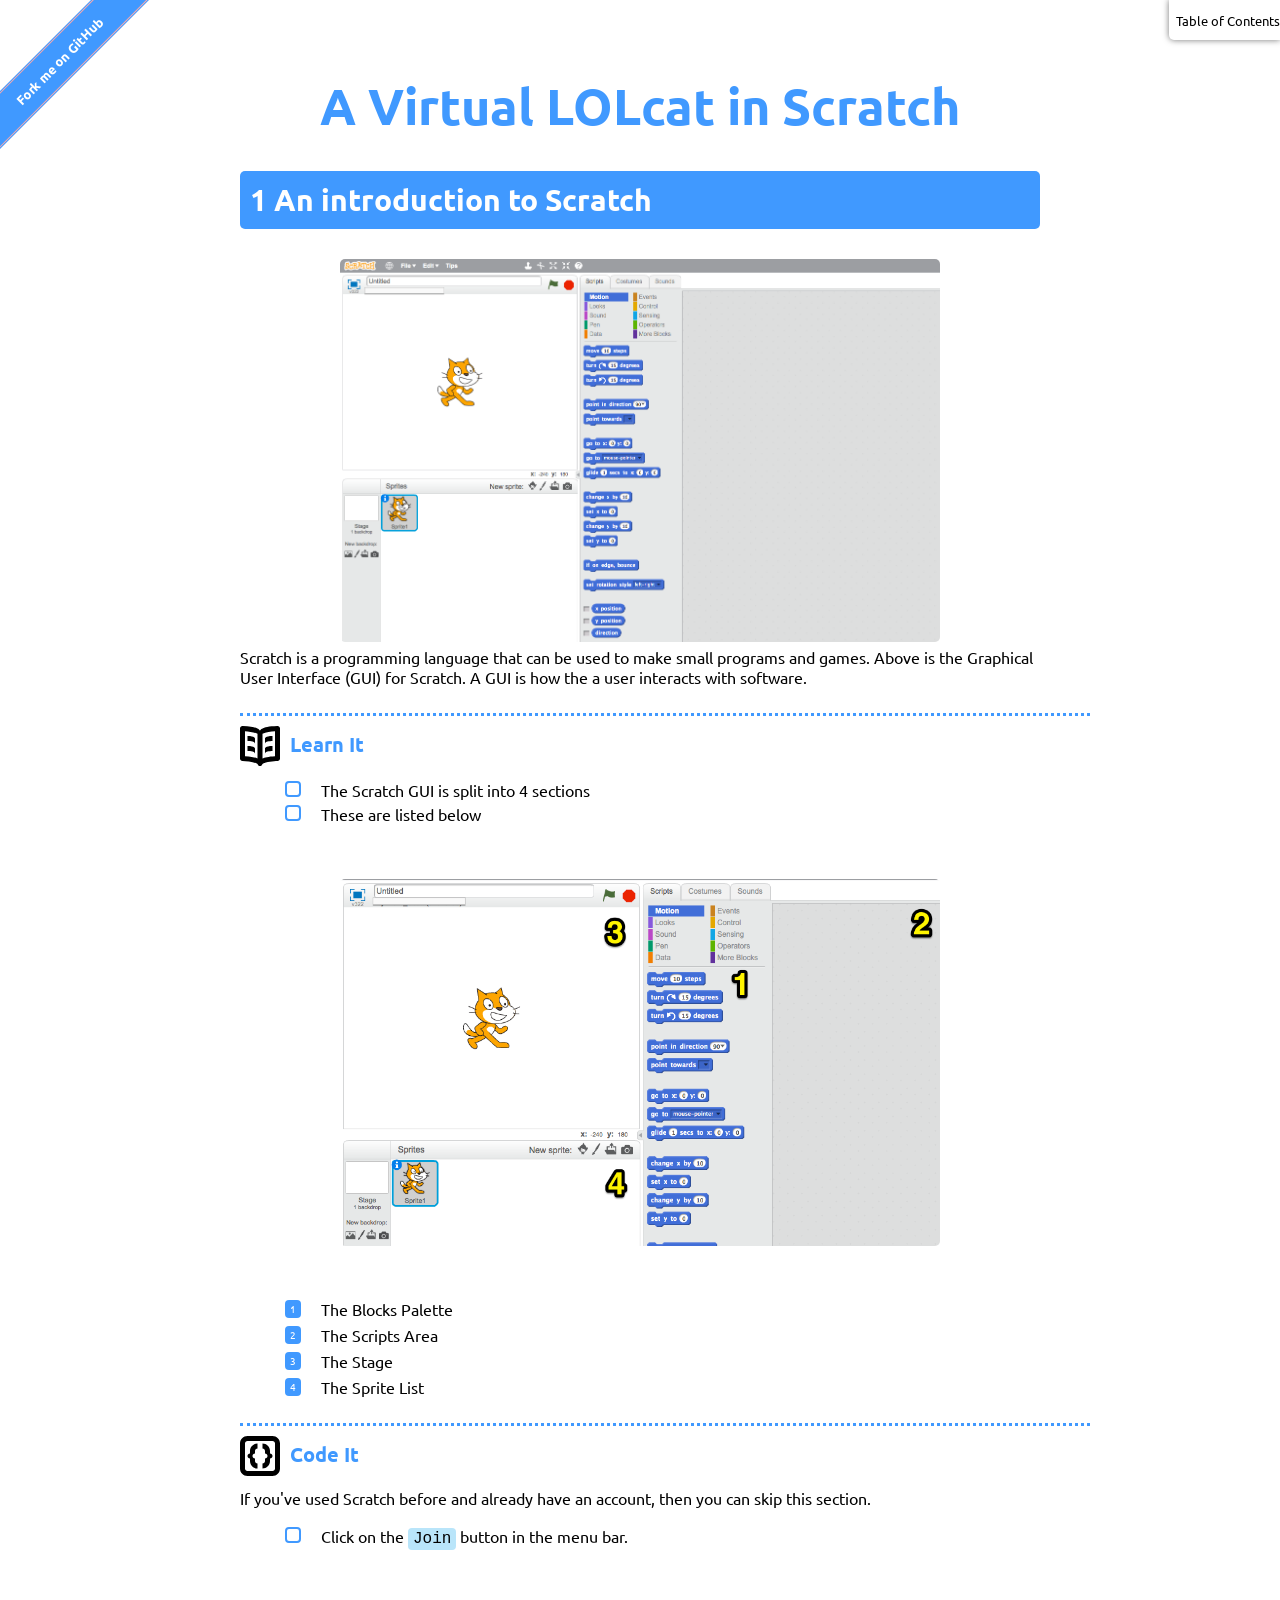
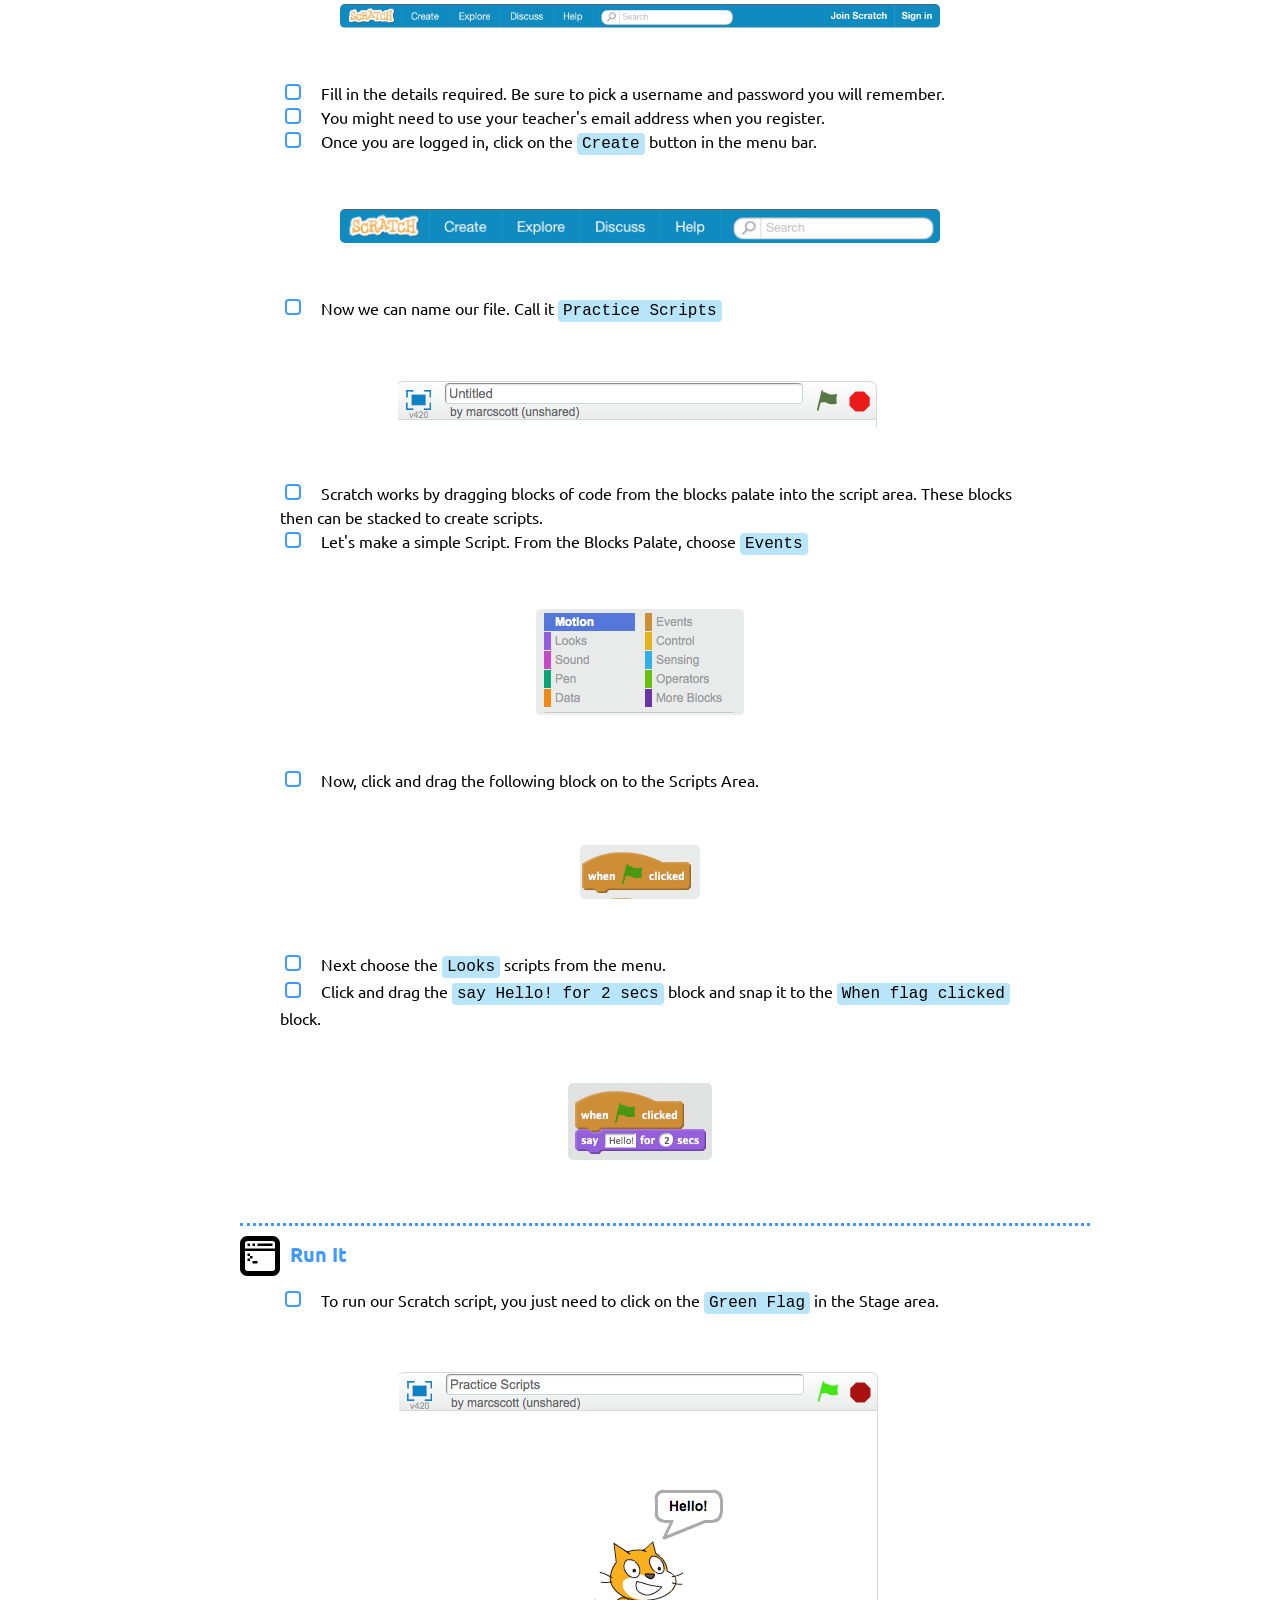
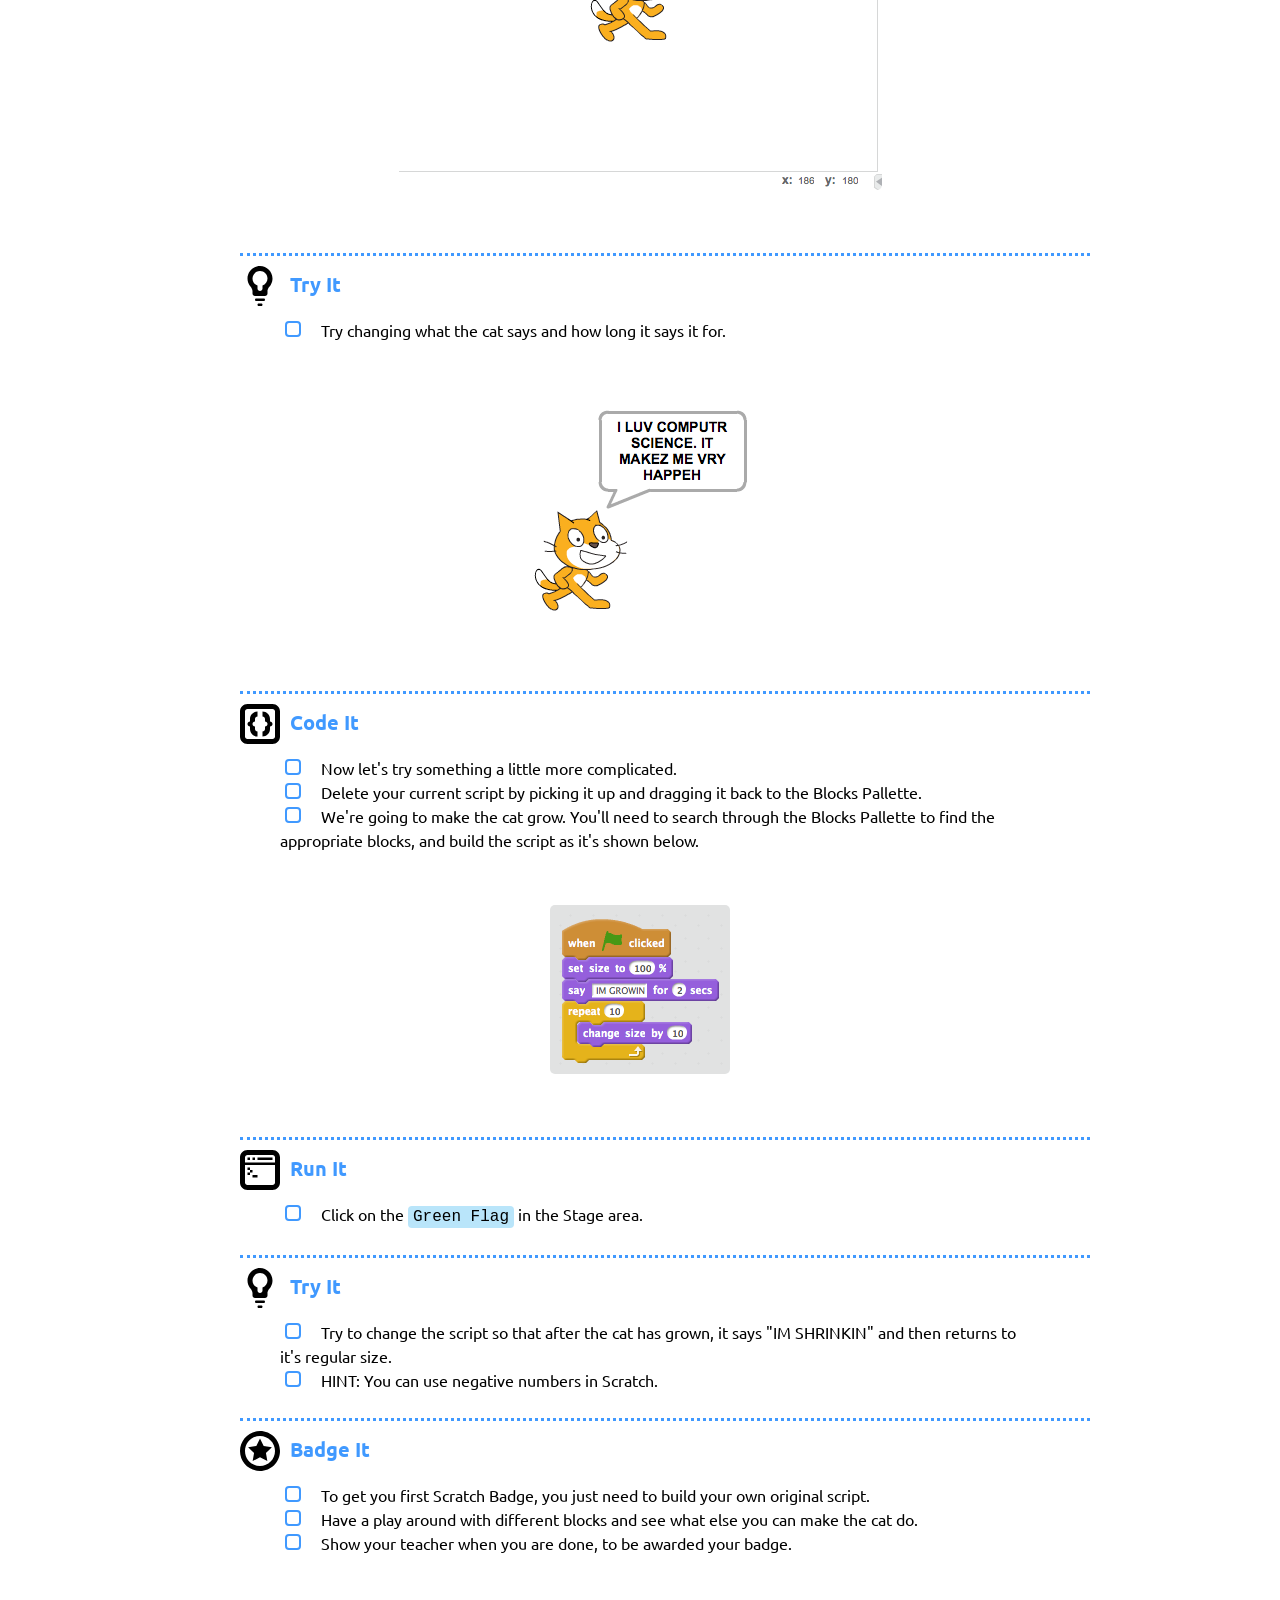
==== pages/1_Lesson.html @ 91877086 "Added index" ====
<?xml version="1.0" encoding="utf-8"?>
<!DOCTYPE html PUBLIC "-//W3C//DTD XHTML 1.0 Strict//EN"
"http://www.w3.org/TR/xhtml1/DTD/xhtml1-strict.dtd">
<html xmlns="http://www.w3.org/1999/xhtml" lang="en" xml:lang="en">
<head>
<title>A Virtual LOLcat in Scratch</title>
<meta  http-equiv="Content-Type" content="text/html;charset=utf-8" />
<meta  name="generator" content="Org-mode" />
<style type="text/css">
 <!--/*--><![CDATA[/*><!--*/
  .title  { text-align: center; }
  .todo   { font-family: monospace; color: red; }
  .done   { color: green; }
  .tag    { background-color: #eee; font-family: monospace;
            padding: 2px; font-size: 80%; font-weight: normal; }
  .timestamp { color: #bebebe; }
  .timestamp-kwd { color: #5f9ea0; }
  .right  { margin-left: auto; margin-right: 0px;  text-align: right; }
  .left   { margin-left: 0px;  margin-right: auto; text-align: left; }
  .center { margin-left: auto; margin-right: auto; text-align: center; }
  .underline { text-decoration: underline; }
  #postamble p, #preamble p { font-size: 90%; margin: .2em; }
  p.verse { margin-left: 3%; }
  pre {
    border: 1px solid #ccc;
    box-shadow: 3px 3px 3px #eee;
    padding: 8pt;
    font-family: monospace;
    overflow: auto;
    margin: 1.2em;
  }
  pre.src {
    position: relative;
    overflow: visible;
    padding-top: 1.2em;
  }
  pre.src:before {
    display: none;
    position: absolute;
    background-color: white;
    top: -10px;
    right: 10px;
    padding: 3px;
    border: 1px solid black;
  }
  pre.src:hover:before { display: inline;}
  pre.src-sh:before    { content: 'sh'; }
  pre.src-bash:before  { content: 'sh'; }
  pre.src-emacs-lisp:before { content: 'Emacs Lisp'; }
  pre.src-R:before     { content: 'R'; }
  pre.src-perl:before  { content: 'Perl'; }
  pre.src-java:before  { content: 'Java'; }
  pre.src-sql:before   { content: 'SQL'; }

  table { border-collapse:collapse; }
  caption.t-above { caption-side: top; }
  caption.t-bottom { caption-side: bottom; }
  td, th { vertical-align:top;  }
  th.right  { text-align: center;  }
  th.left   { text-align: center;   }
  th.center { text-align: center; }
  td.right  { text-align: right;  }
  td.left   { text-align: left;   }
  td.center { text-align: center; }
  dt { font-weight: bold; }
  .footpara:nth-child(2) { display: inline; }
  .footpara { display: block; }
  .footdef  { margin-bottom: 1em; }
  .figure { padding: 1em; }
  .figure p { text-align: center; }
  .inlinetask {
    padding: 10px;
    border: 2px solid gray;
    margin: 10px;
    background: #ffffcc;
  }
  #org-div-home-and-up
   { text-align: right; font-size: 70%; white-space: nowrap; }
  textarea { overflow-x: auto; }
  .linenr { font-size: smaller }
  .code-highlighted { background-color: #ffff00; }
  .org-info-js_info-navigation { border-style: none; }
  #org-info-js_console-label
    { font-size: 10px; font-weight: bold; white-space: nowrap; }
  .org-info-js_search-highlight
    { background-color: #ffff00; color: #000000; font-weight: bold; }
  /*]]>*/-->
</style>
<link rel="stylesheet" type="text/css" href="css/styles.css"/>
<link href='http://fonts.googleapis.com/css?family=Ubuntu+Mono|Ubuntu' rel='stylesheet' type='text/css'>
<script type="text/javascript">
/*
@licstart  The following is the entire license notice for the
JavaScript code in this tag.

Copyright (C) 2012-2013 Free Software Foundation, Inc.

The JavaScript code in this tag is free software: you can
redistribute it and/or modify it under the terms of the GNU
General Public License (GNU GPL) as published by the Free Software
Foundation, either version 3 of the License, or (at your option)
any later version.  The code is distributed WITHOUT ANY WARRANTY;
without even the implied warranty of MERCHANTABILITY or FITNESS
FOR A PARTICULAR PURPOSE.  See the GNU GPL for more details.

As additional permission under GNU GPL version 3 section 7, you
may distribute non-source (e.g., minimized or compacted) forms of
that code without the copy of the GNU GPL normally required by
section 4, provided you include this license notice and a URL
through which recipients can access the Corresponding Source.


@licend  The above is the entire license notice
for the JavaScript code in this tag.
*/
<!--/*--><![CDATA[/*><!--*/
 function CodeHighlightOn(elem, id)
 {
   var target = document.getElementById(id);
   if(null != target) {
     elem.cacheClassElem = elem.className;
     elem.cacheClassTarget = target.className;
     target.className = "code-highlighted";
     elem.className   = "code-highlighted";
   }
 }
 function CodeHighlightOff(elem, id)
 {
   var target = document.getElementById(id);
   if(elem.cacheClassElem)
     elem.className = elem.cacheClassElem;
   if(elem.cacheClassTarget)
     target.className = elem.cacheClassTarget;
 }
/*]]>*///-->
</script>
</head>
<body>
<div id="content">
<h1 class="title">A Virtual LOLcat in Scratch</h1>
<div id="table-of-contents">
<h2>Table of Contents</h2>
<div id="text-table-of-contents">
<ul>
<li><a href="#sec-1">1. An introduction to Scratch</a>
<ul>
<li><a href="#sec-1-1">Learn It</a></li>
<li><a href="#sec-1-2">Code It</a></li>
<li><a href="#sec-1-3">Run It</a></li>
<li><a href="#sec-1-4">Try It</a></li>
<li><a href="#sec-1-5">Code It</a></li>
<li><a href="#sec-1-6">Run It</a></li>
<li><a href="#sec-1-7">Try It</a></li>
<li><a href="#sec-1-8">Badge It</a></li>
</ul>
</li>
</ul>
</div>
</div>
<div class=ribbon>
<a href="https://github.com/MarcScott/7-CS-lolcats">Fork me on GitHub</a>
</div>

<div id="outline-container-sec-1" class="outline-2 activity">
<h2 id="sec-1"><span class="section-number-2">1</span> An introduction to Scratch</h2>
<div class="outline-text-2" id="text-1">
<p>
<img src="img/GUI.png" alt="GUI.png" />
Scratch is a programming language that can be used to make small programs and games. Above is the Graphical User Interface (GUI) for Scratch. A GUI is how the a user interacts with software.
</p>
</div>
<div id="outline-container-sec-1-1" class="outline-3 learn">
<h3 id="sec-1-1">Learn It</h3>
<div class="outline-text-3" id="text-1-1">
<ul class="org-ul">
<li>The Scratch GUI is split into 4 sections
</li>
<li>These are listed below
</li>
</ul>

<div class="figure">
<p><img src="img/KEY.png" alt="KEY.png" />
</p>
</div>
<ol class="org-ol">
<li>The Blocks Palette
</li>
<li>The Scripts Area
</li>
<li>The Stage
</li>
<li>The Sprite List
</li>
</ol>
</div>
</div>
<div id="outline-container-sec-1-2" class="outline-3 code">
<h3 id="sec-1-2">Code It</h3>
<div class="outline-text-3" id="text-1-2">
<p>
If you've used Scratch before and already have an account, then you can skip this section.
</p>
<ul class="org-ul">
<li>Click on the <code>Join</code> button in the menu bar.
</li>
</ul>

<div class="figure">
<p><img src="img/join.png" alt="join.png" />
</p>
</div>
<ul class="org-ul">
<li>Fill in the details required. Be sure to pick a username and password you will remember.
</li>
<li>You might need to use your teacher's email address when you register.
</li>
<li>Once you are logged in, click on the <code>Create</code> button in the menu bar.
</li>
</ul>

<div class="figure">
<p><img src="img/create.png" alt="create.png" />
</p>
</div>
<ul class="org-ul">
<li>Now we can name our file. Call it <code>Practice Scripts</code>
</li>
</ul>

<div class="figure">
<p><img src="img/title.png" alt="title.png" />
</p>
</div>
<ul class="org-ul">
<li>Scratch works by dragging blocks of code from the blocks palate into the script area. These blocks then can be stacked to create scripts.
</li>
<li>Let's make a simple Script. From the Blocks Palate, choose <code>Events</code>
</li>
</ul>

<div class="figure">
<p><img src="img/Scripts_menu.png" alt="Scripts_menu.png" />
</p>
</div>
<ul class="org-ul">
<li>Now, click and drag the following block on to the Scripts Area.
</li>
</ul>

<div class="figure">
<p><img src="img/Green_flag.png" alt="Green_flag.png" />
</p>
</div>
<ul class="org-ul">
<li>Next choose the <code>Looks</code> scripts from the menu.
</li>
<li>Click and drag the <code>say Hello! for 2 secs</code> block and snap it to the <code>When flag clicked</code> block.
</li>
</ul>

<div class="figure">
<p><img src="img/Hello.png" alt="Hello.png" /> 
</p>
</div>
</div>
</div>
<div id="outline-container-sec-1-3" class="outline-3 run">
<h3 id="sec-1-3">Run It</h3>
<div class="outline-text-3" id="text-1-3">
<ul class="org-ul">
<li>To run our Scratch script, you just need to click on the <code>Green Flag</code> in the Stage area.
</li>
</ul>

<div class="figure">
<p><img src="img/Hello2.png" alt="Hello2.png" />
</p>
</div>
</div>
</div>
<div id="outline-container-sec-1-4" class="outline-3 try">
<h3 id="sec-1-4">Try It</h3>
<div class="outline-text-3" id="text-1-4">
<ul class="org-ul">
<li>Try changing what the cat says and how long it says it for.
</li>
</ul>

<div class="figure">
<p><img src="img/Happeh.png" alt="Happeh.png" />
</p>
</div>
</div>
</div>
<div id="outline-container-sec-1-5" class="outline-3 code">
<h3 id="sec-1-5">Code It</h3>
<div class="outline-text-3" id="text-1-5">
<ul class="org-ul">
<li>Now let's try something a little more complicated.
</li>
<li>Delete your current script by picking it up and dragging it back to the Blocks Pallette.
</li>
<li>We're going to make the cat grow. You'll need to search through the Blocks Pallette to find the appropriate blocks, and build the script as it's shown below.
</li>
</ul>

<div class="figure">
<p><img src="img/GROWIN.png" alt="GROWIN.png" />
</p>
</div>
</div>
</div>
<div id="outline-container-sec-1-6" class="outline-3 run">
<h3 id="sec-1-6">Run It</h3>
<div class="outline-text-3" id="text-1-6">
<ul class="org-ul">
<li>Click on the <code>Green Flag</code> in the Stage area.
</li>
</ul>
</div>
</div>
<div id="outline-container-sec-1-7" class="outline-3 try">
<h3 id="sec-1-7">Try It</h3>
<div class="outline-text-3" id="text-1-7">
<ul class="org-ul">
<li>Try to change the script so that after the cat has grown, it says "IM SHRINKIN" and then returns to it's regular size.
</li>
<li>HINT: You can use negative numbers in Scratch.
</li>
</ul>
</div>
</div>
<div id="outline-container-sec-1-8" class="outline-3 badge">
<h3 id="sec-1-8">Badge It</h3>
<div class="outline-text-3" id="text-1-8">
<ul class="org-ul">
<li>To get you first Scratch Badge, you just need to build your own original script.
</li>
<li>Have a play around with different blocks and see what else you can make the cat do.
</li>
<li>Show your teacher when you are done, to be awarded your badge.
</li>
</ul>
</div>
</div>
</div>
</div>
<div id="postamble" class="status">
<p class="validation"></p>
</div>
</body>
</html>
---- pages/css/styles.css ----
/*GitHub Ribbon*/
.ribbon {
  background-color: #4099ff;
  overflow: hidden;
  white-space: nowrap;
  position: absolute;
  left: -50px;
  top: 40px;
  -webkit-transform: rotate(-45deg);
  -moz-transform: rotate(-45deg);
  -ms-transform: rotate(-45deg);
  -o-transform: rotate(-45deg);
  transform: rotate(-45deg);
}
.ribbon a {
  border: 1px solid #faa;
  color: #fff;
  display: block;
  font: bold 81.25% 'Ubuntu', Helvetica, Arial, sans-serif;
  margin: 1px 0;
  padding: 10px 50px;
  text-align: center;
  text-decoration: none;
}
/*Main Styles*/
* {
  margin: 0px padding: 0px;
  font: Arial, Helvetica, sans-serif;
}
html {
  font-family: 'Ubuntu', Helvetica, Arial, sans-serif;
  text-align: center;
  background: #FFF;
}
body {
  max-width: 800px;
  margin: 15px auto;
  background: #FFFFFF;
  text-align: left;
  padding: 20px;
  font-size: 16px;
  margin: 20px auto;
  clear: both;
}
p code,
li code {
  border-radius: 4px 4px 4px 4px;
  background: #B9E5FA;
  padding: 2px 5px;
  -webkit-hyphens: none;
  -moz-hyphens: none;
  hyphens: none;
  white-space: pre-wrap;
  /* css-3 */
  white-space: -moz-pre-wrap !important;
  /* Mozilla, since 1999 */
  white-space: -pre-wrap;
  /* Opera 4-6 */
  white-space: -o-pre-wrap;
  /* Opera 7 */
}
pre {
  font-size: 16px;
  font-family: 'Ubuntu mono', "Courier New", Courier, monospace;
  font-weight: 400;
  line-height: 1.5;
  clear: both;
  background: #eee;
  padding: 20px;
  -webkit-hyphens: none;
  -moz-hyphens: none;
  hyphens: none;
}
/* TOC */
#table-of-contents {
  z-index: 100;
  font-size: 10pt;
  position: fixed;
  right: 0em;
  top: 0em;
  background: white;
  -webkit-box-shadow: 0 0 0.5em #777777;
  -moz-box-shadow: 0 0 0.5em #777777;
  -webkit-border-bottom-left-radius: 5px;
  -moz-border-radius-bottomleft: 5px;
  text-align: right;
  /* ensure doesn't flow off the screen when expanded */
  max-height: 80%;
  overflow: auto;
}
#table-of-contents h2 {
  font-size: 10pt;
  max-width: 9em;
  font-weight: normal;
  padding-left: 0.5em;
  padding-top: 0.05em;
  padding-bottom: 0.05em;
}
#table-of-contents #text-table-of-contents {
  display: none;
  text-align: left;
}
#table-of-contents:hover #text-table-of-contents {
  display: block;
  padding: 0.5em;
  margin-top: -1.5em;
}
#table-of-contents #text-table-of-contents ul {
  list-style-position: outside;
}
/* CSS For Lesson*/
.link-heading {
  font-size: 15px;
  background: #4099ff;
  margin-top: 10px;
  padding: 10px 10px;
  border-radius: 3px;
}
.link-heading a:link {
  color: #FFFFFF;
}
.link-heading a:visited {
  color: #FFFFFF;
}
.link-heading a:hover {
  color: #808080;
}
.link-heading a:link {
  color: #ffffff;
}
h1 {
  font-size: 50px;
  color: #4099ff;
  margin-left: auto;
  margin-right: auto;
}
.activity h2 {
  font-size: 30px;
  color: #FFF;
  background: #4099ff;
  margin-top: 30px;
  padding: 10px 10px;
  border-radius: 5px;
}
.activity img,
video {
  padding: 5px;
  border-radius: 10px;
  margin-left: auto;
  margin-right: auto;
  display: block;
  max-width: 600px;
}
.activity iframe {
  padding: 5px;
  margin-left: auto;
  margin-right: auto;
  display: block;
  max-width: 600px;
}
/* CSS for sub activities*/
.learn h3 {
  background-image: url(icons/Learn.svg);
}
.research h3 {
  background-image: url(icons/Research.png);
}
.design h3 {
  background-image: url(icons/Design.png);
}
.build h3 {
  background-image: url(icons/Build.png);
}
.test h3 {
  background-image: url(icons/Test.png);
}
.run h3 {
  background-image: url(icons/Run.svg);
}
.document h3 {
  background-image: url(icons/Document.png);
}
.code h3 {
  background-image: url(icons/Code.svg);
}
.program h3 {
  background-image: url(icons/Program.png);
}
.try h3 {
  background-image: url(icons/Try.svg);
}
.badge h3 {
  background-image: url(icons/Badge.svg);
}
.save h3 {
  background-image: url(icons/Save.svg);
}
h3 {
  color: #4099ff;
  background-position: 0px 10px;
  background-size: 40px 40px;
  background-repeat: no-repeat;
  margin-bottom: 10px;
  margin-top: 10px;
  padding-bottom: 10px;
  padding-top: 15px;
  padding-left: 50px;
  font-size: 20px;
  float: left;
  width: 100%;
  border-top: 3px dotted #4099ff;
}
/*CSS FOR LISTS*/
ul li:before {
  clear: none;
  font-size: 16px;
  line-height: 24px;
  margin-top: 3px;
  list-style-position: outside;
  margin-left: 5px;
  content: " ";
  border-radius: 4px;
  border: 2px solid #4099ff;
  padding: 6px 6px;
  margin-right: 20px;
  float: left;
}
.org-ol {
  list-style-type: none;
  list-style-type: decimal !ie;
  /*IE 7- hack*/
  counter-reset: li-counter;
}
.org-ol > li {
  position: relative;
  margin-bottom: 6px;
}
.org-ol > li:before {
  clear: none;
  color: white;
  background-color: #4099ff;
  font-size: 10px;
  line-height: 12px;
  margin: 1px;
  list-style-position: outside;
  margin-left: 5px;
  content: " ";
  border-radius: 4px;
  /* border: 3px solid @scheme-color;*/
  padding: 3px 5px 3px 5px;
  margin-right: 20px;
  float: left;
  content: counter(li-counter);
  counter-increment: li-counter;
}
ul {
  list-style-type: none;
  line-height: 24px;
}
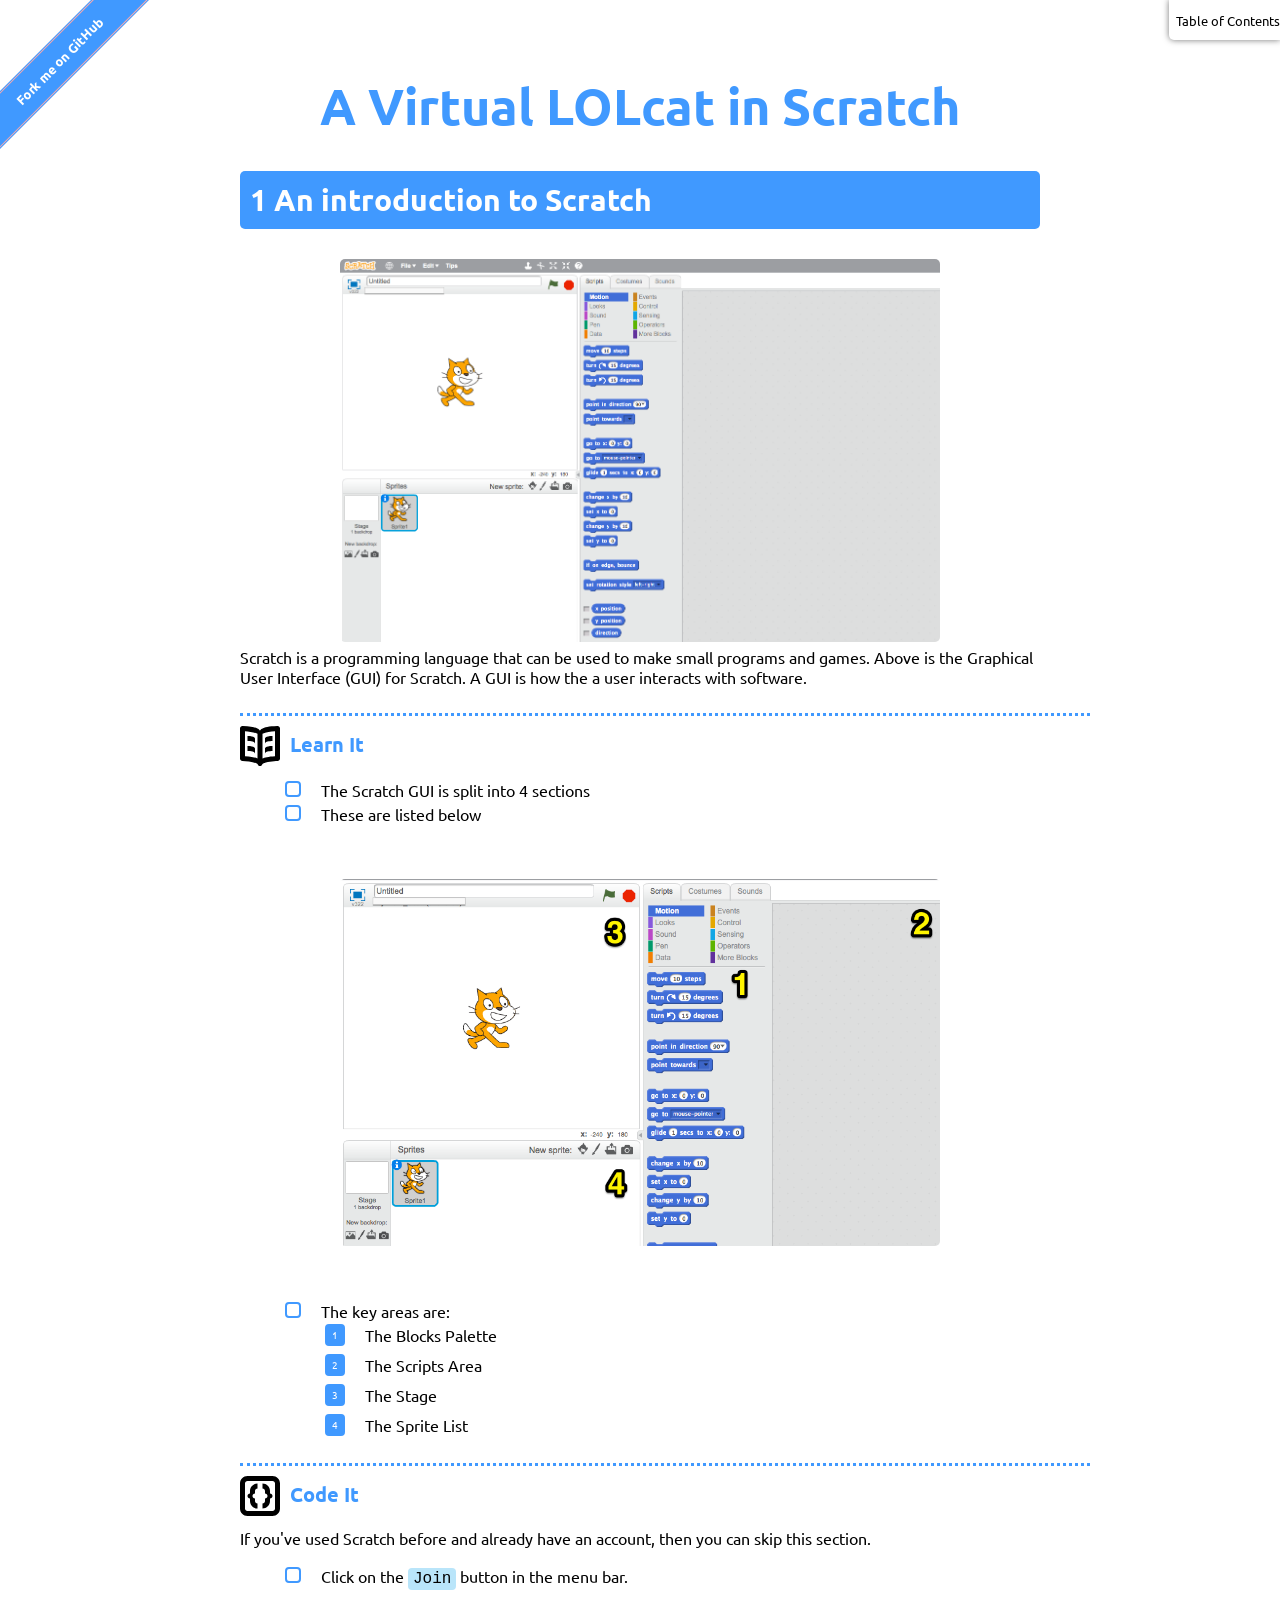
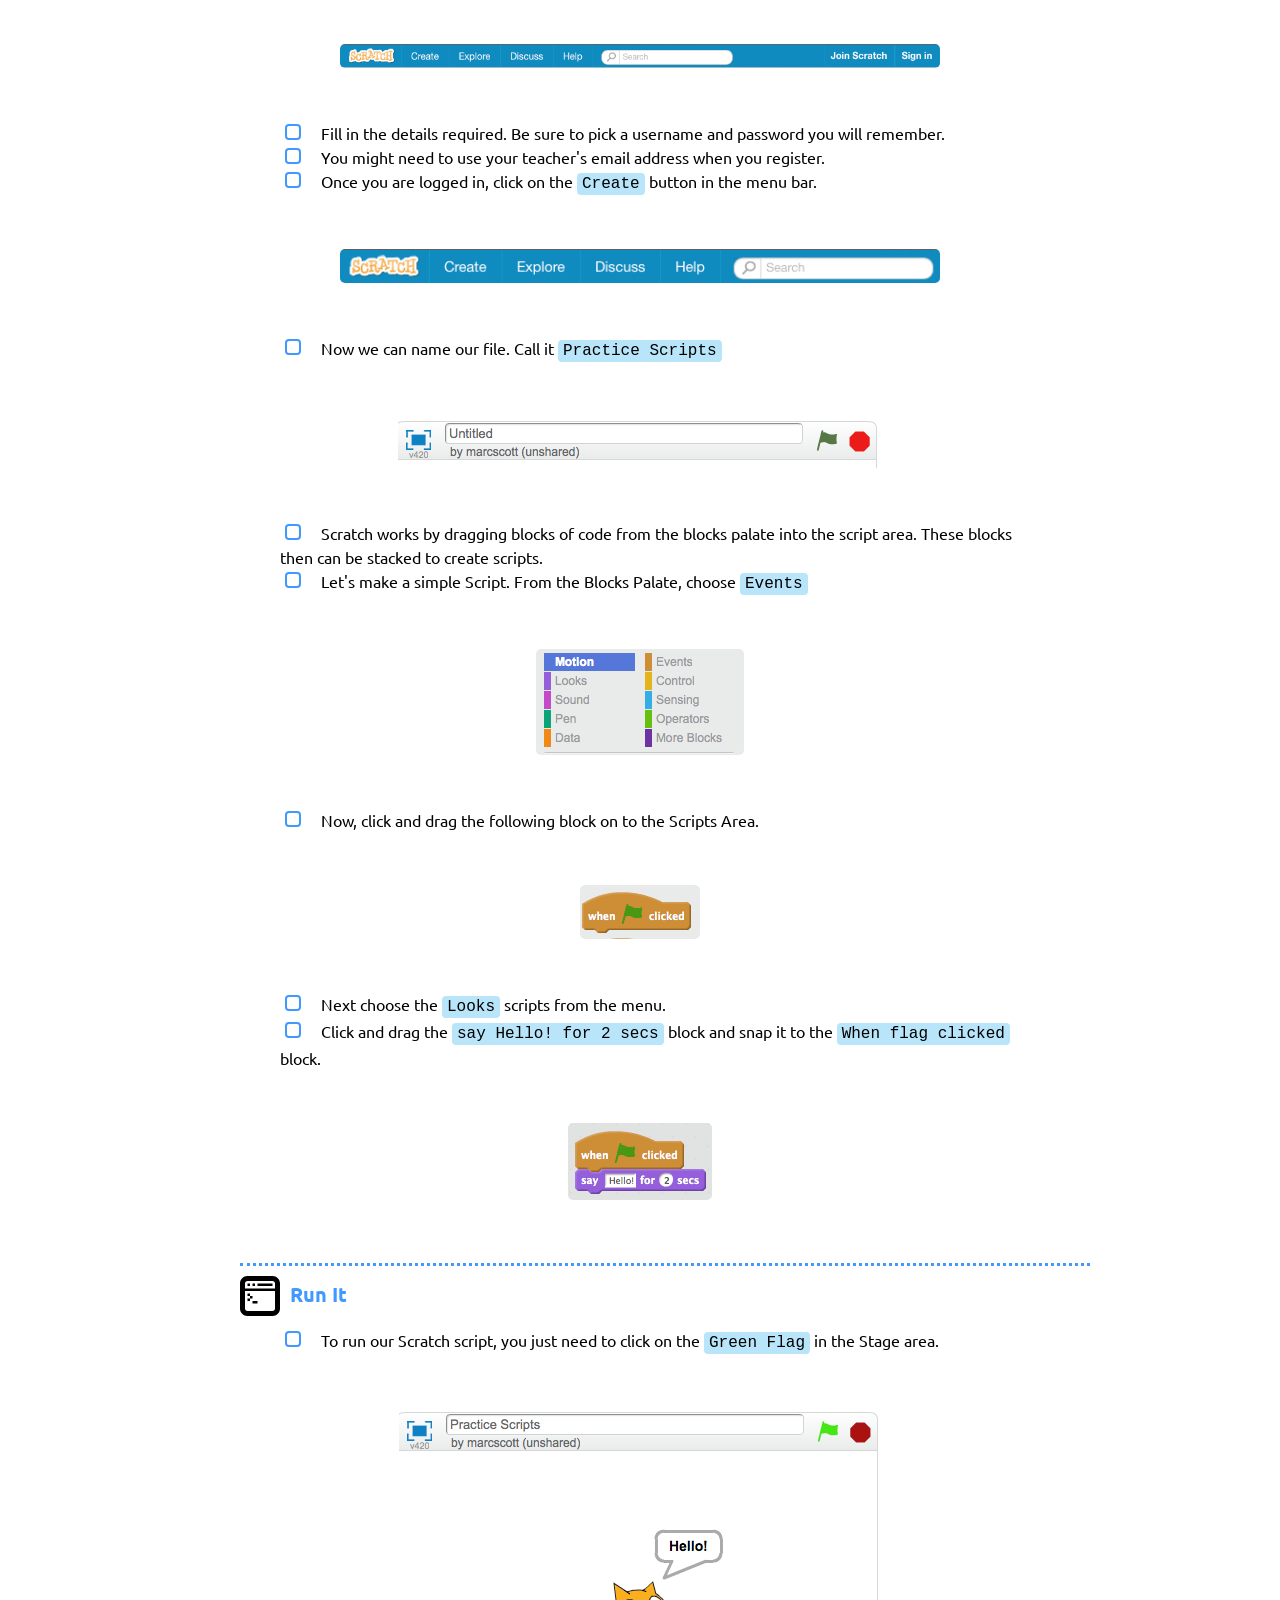
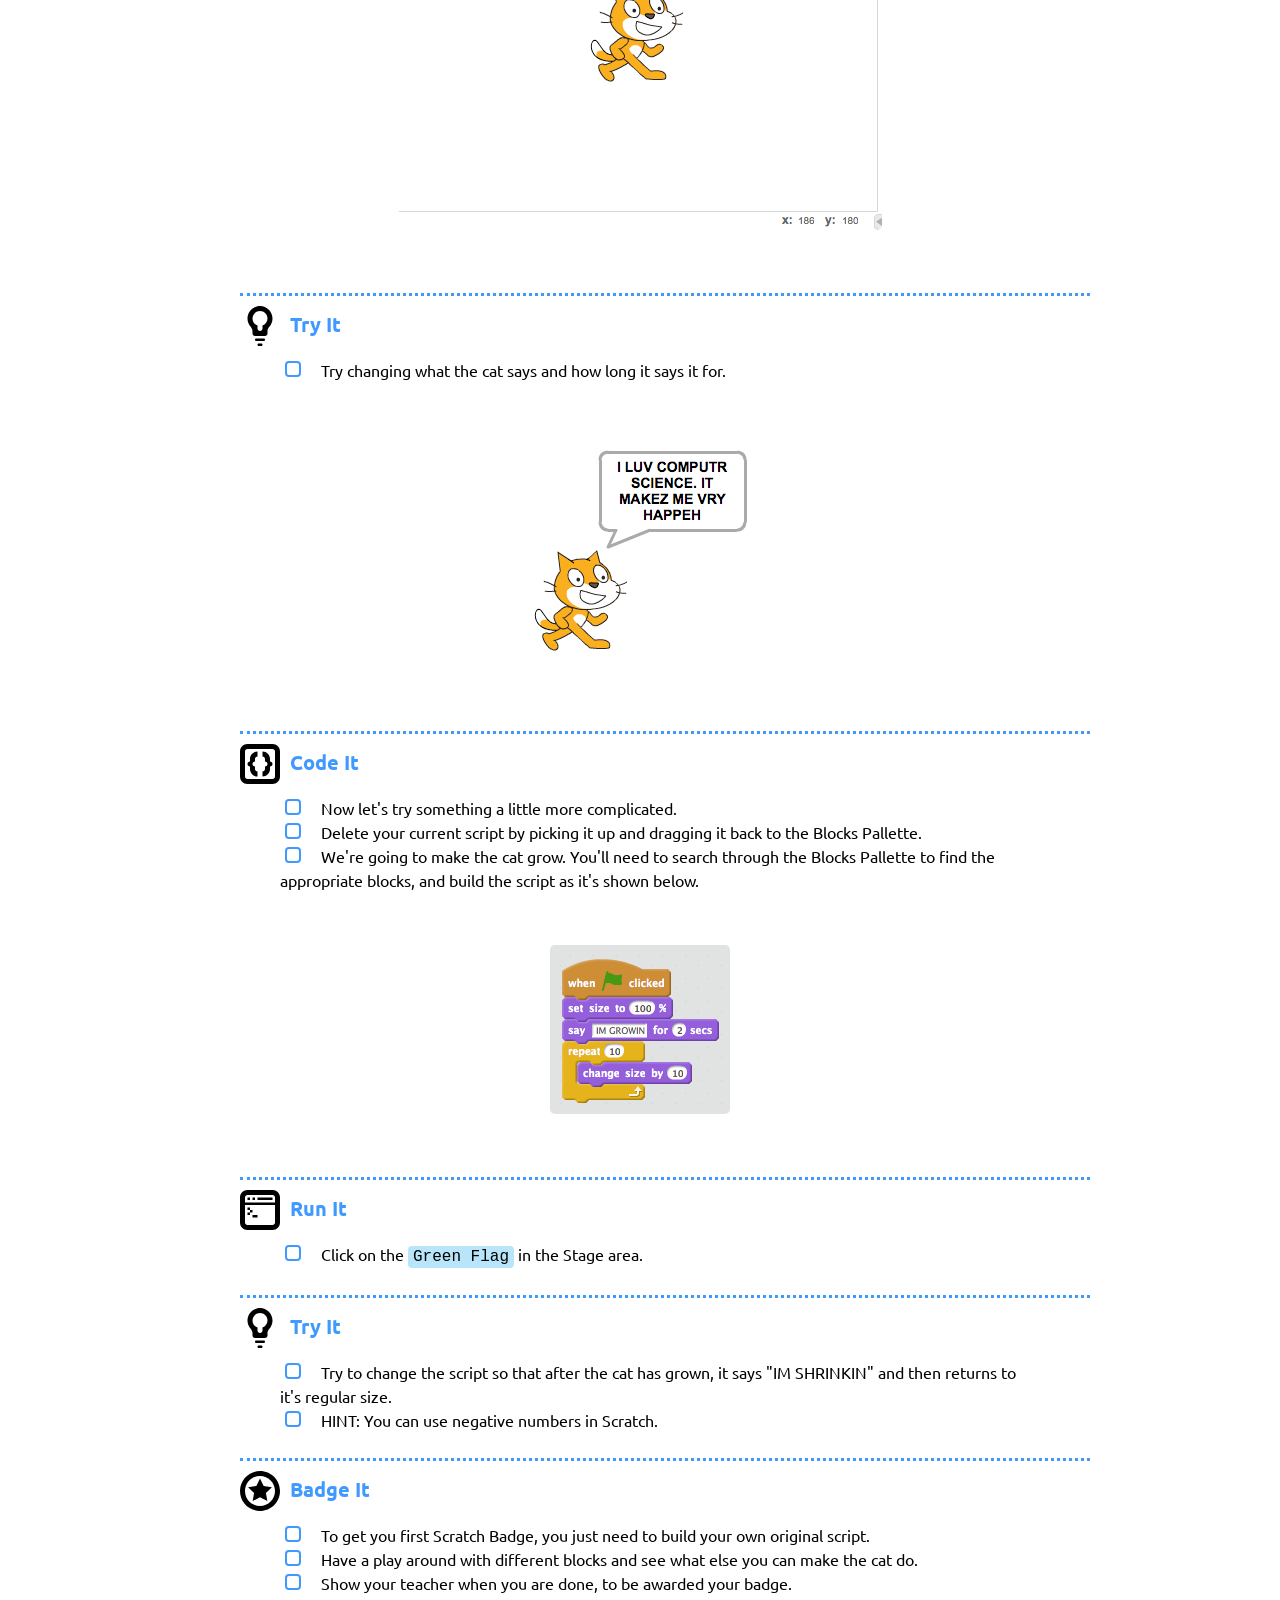
==== commit 65bd2f73: "typos fixed" ====
--- a/pages/1_Lesson.html
+++ b/pages/1_Lesson.html
@@ -183,6 +183,8 @@
 <p><img src="img/KEY.png" alt="KEY.png" />
 </p>
 </div>
+<ul class="org-ul">
+<li>The key areas are:
 <ol class="org-ol">
 <li>The Blocks Palette
 </li>
@@ -193,6 +195,8 @@
 <li>The Sprite List
 </li>
 </ol>
+</li>
+</ul>
 </div>
 </div>
 <div id="outline-container-sec-1-2" class="outline-3 code">
--- a/pages/css/styles.css
+++ b/pages/css/styles.css
@@ -257,3 +257,35 @@
   list-style-type: none;
   line-height: 24px;
 }
+
+blockquote {
+font-family: Georgia, serif;
+font-size: 18px;
+font-style: italic;
+width: 500px;
+margin: 0.25em 0;
+padding: 0.25em 40px;
+line-height: 1.45;
+position: relative;
+color: #383838;
+}
+
+blockquote:before {
+display: block;
+content: "\201C";
+font-size: 80px;
+position: absolute;
+left: -20px;
+top: -20px;
+color: #7a7a7a;
+}
+blockquote cite {
+color: #999999;
+font-size: 14px;
+display: block;
+margin-top: 5px;
+}
+ 
+blockquote cite:before {
+content: "\2014 \2009";
+}
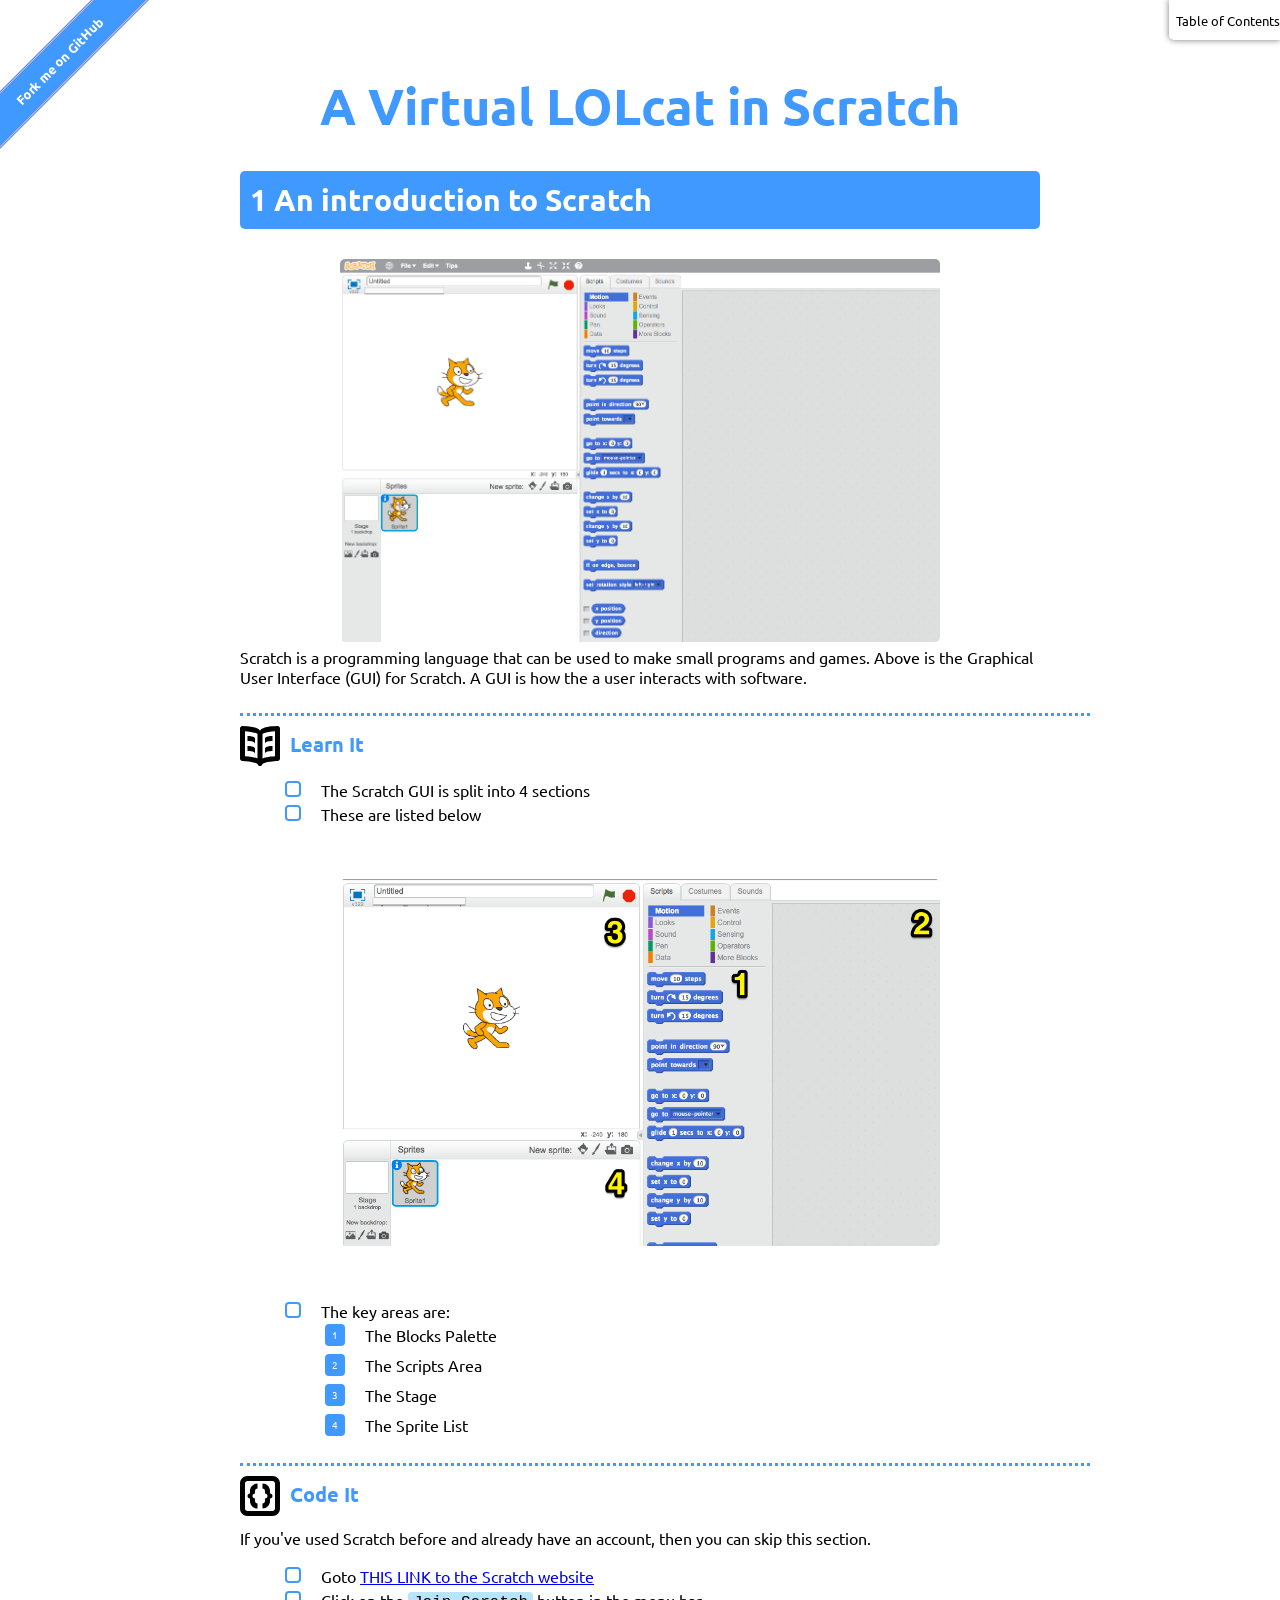
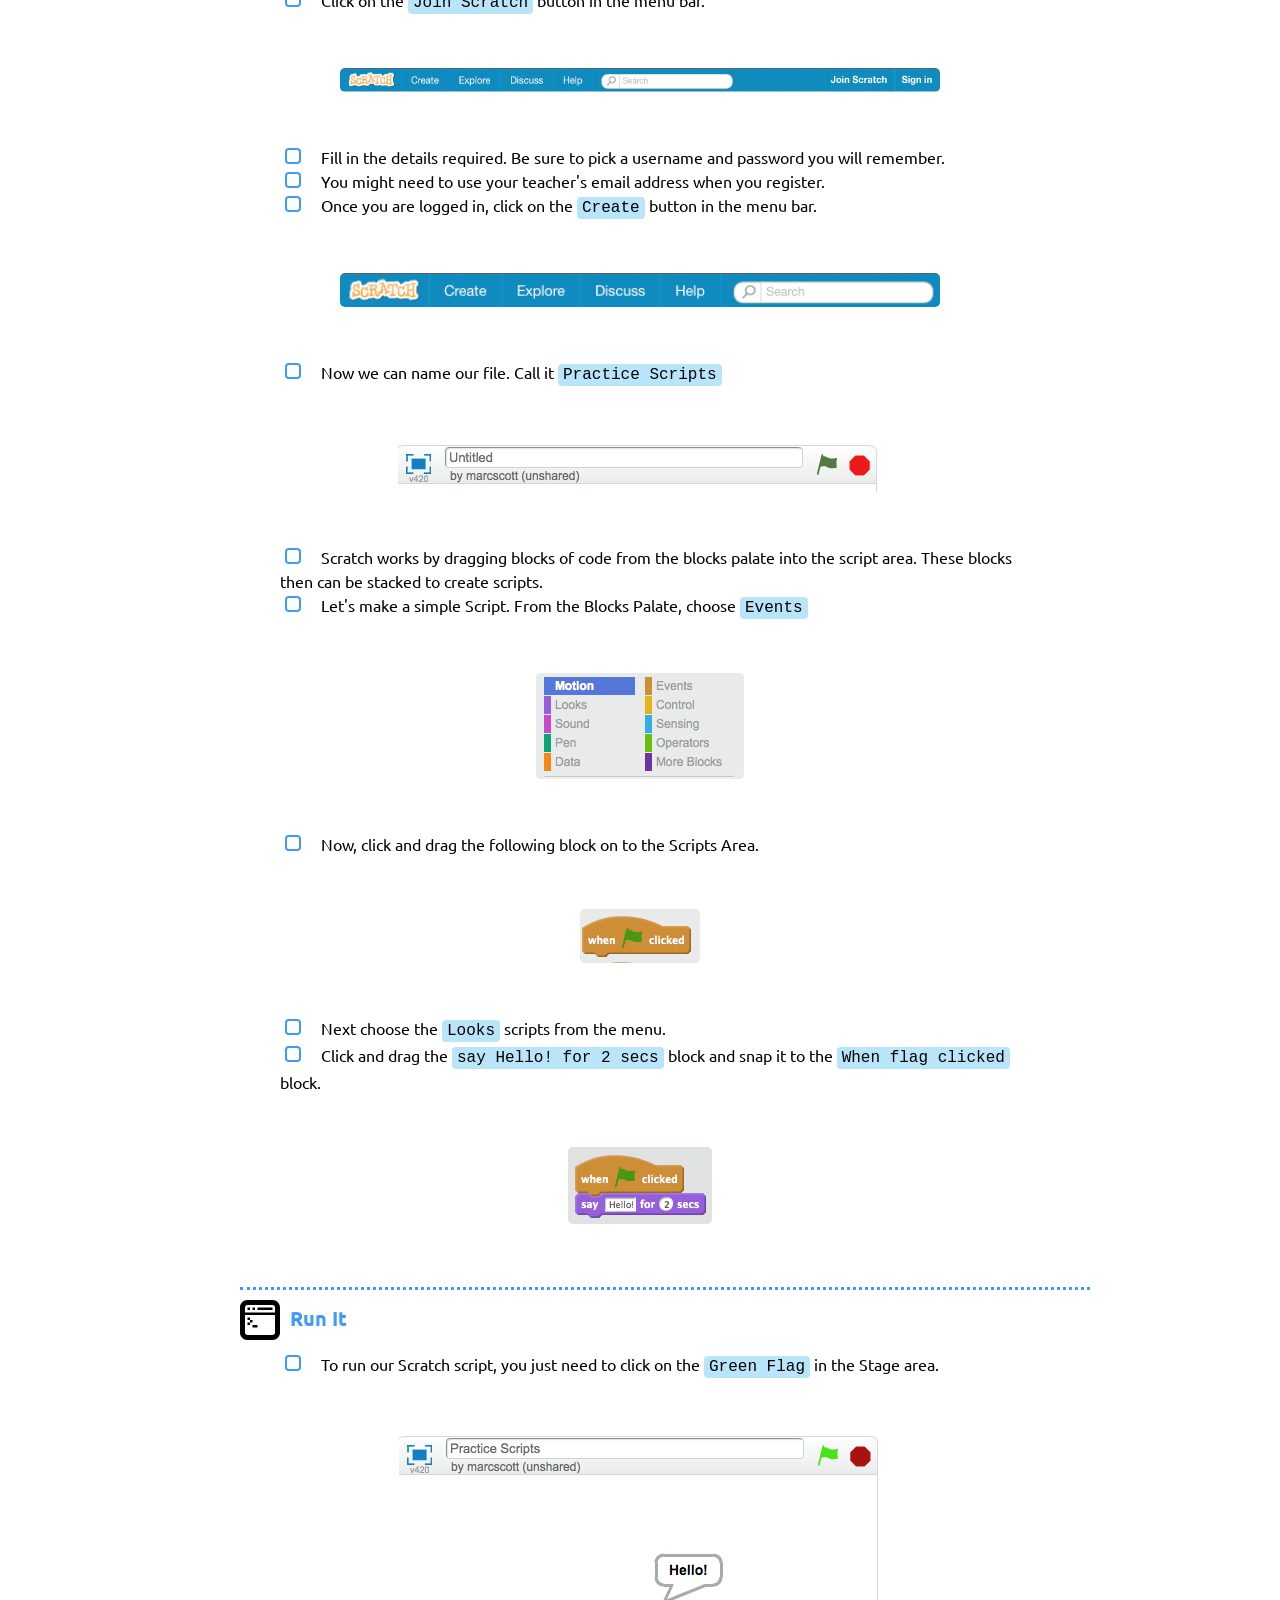
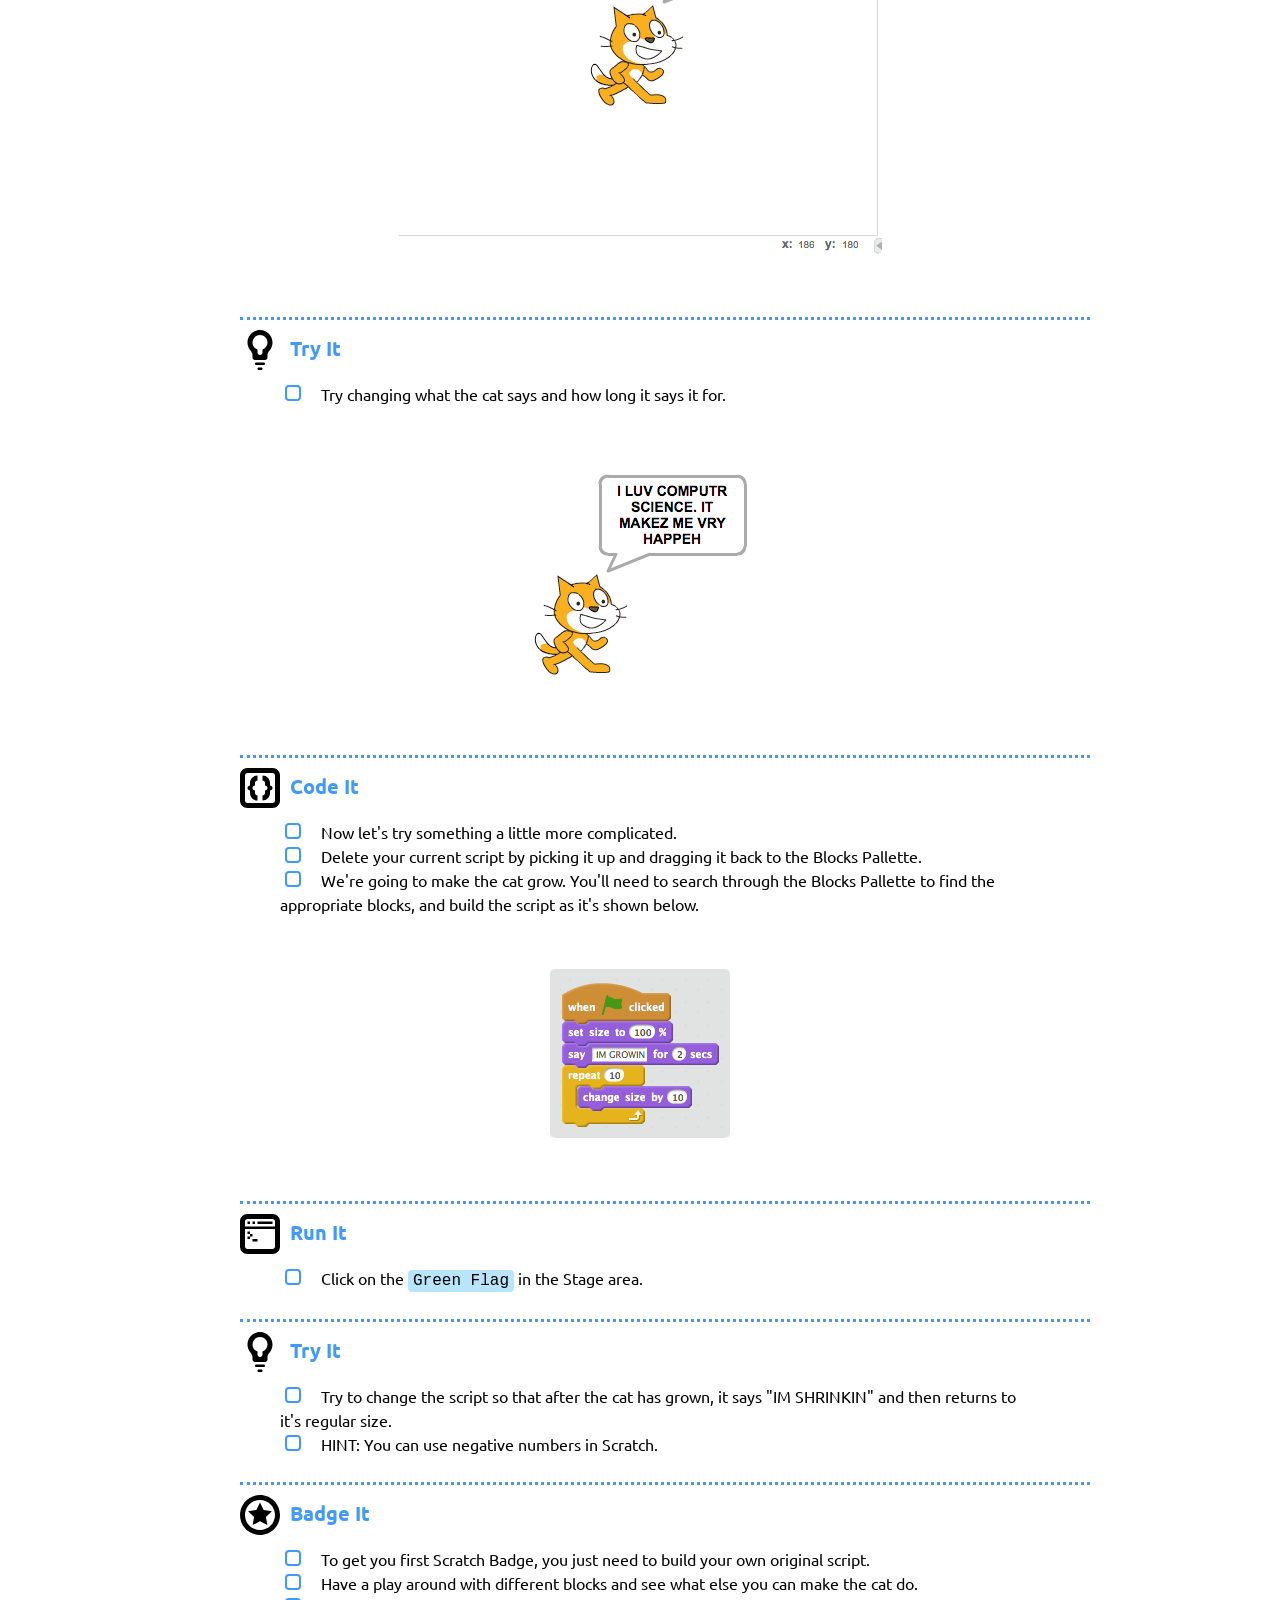
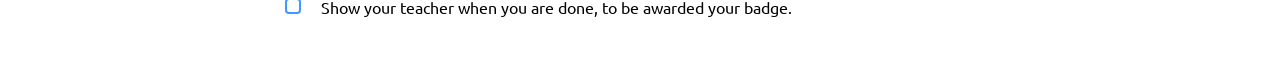
==== commit 69835289: "moved 1_Lesson.html" ====
--- a/pages/1_Lesson.html
+++ b/pages/1_Lesson.html
@@ -206,7 +206,9 @@
 If you've used Scratch before and already have an account, then you can skip this section.
 </p>
 <ul class="org-ul">
-<li>Click on the <code>Join</code> button in the menu bar.
+<li>Goto <a href="http://scratch.mit.edu/">THIS LINK to the Scratch website</a>
+</li>
+<li>Click on the <code>Join Scratch</code> button in the menu bar.
 </li>
 </ul>
 
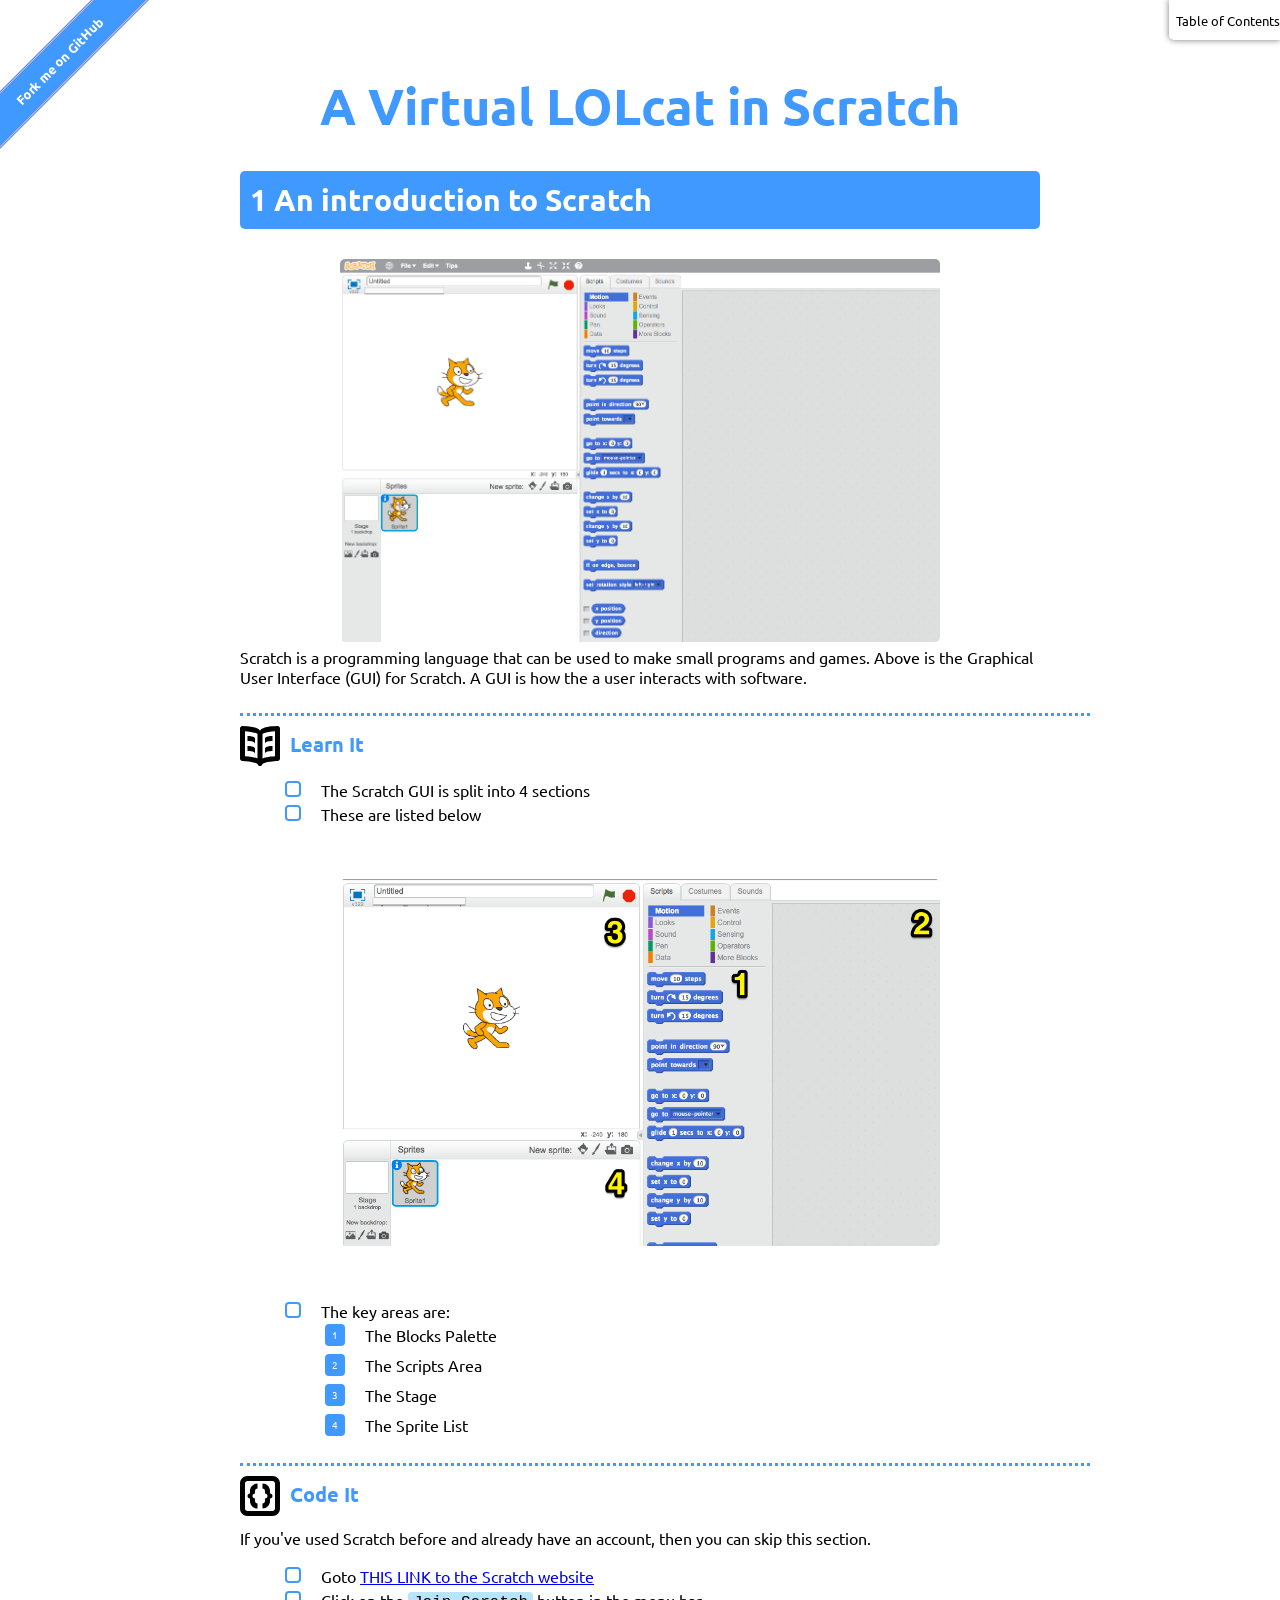
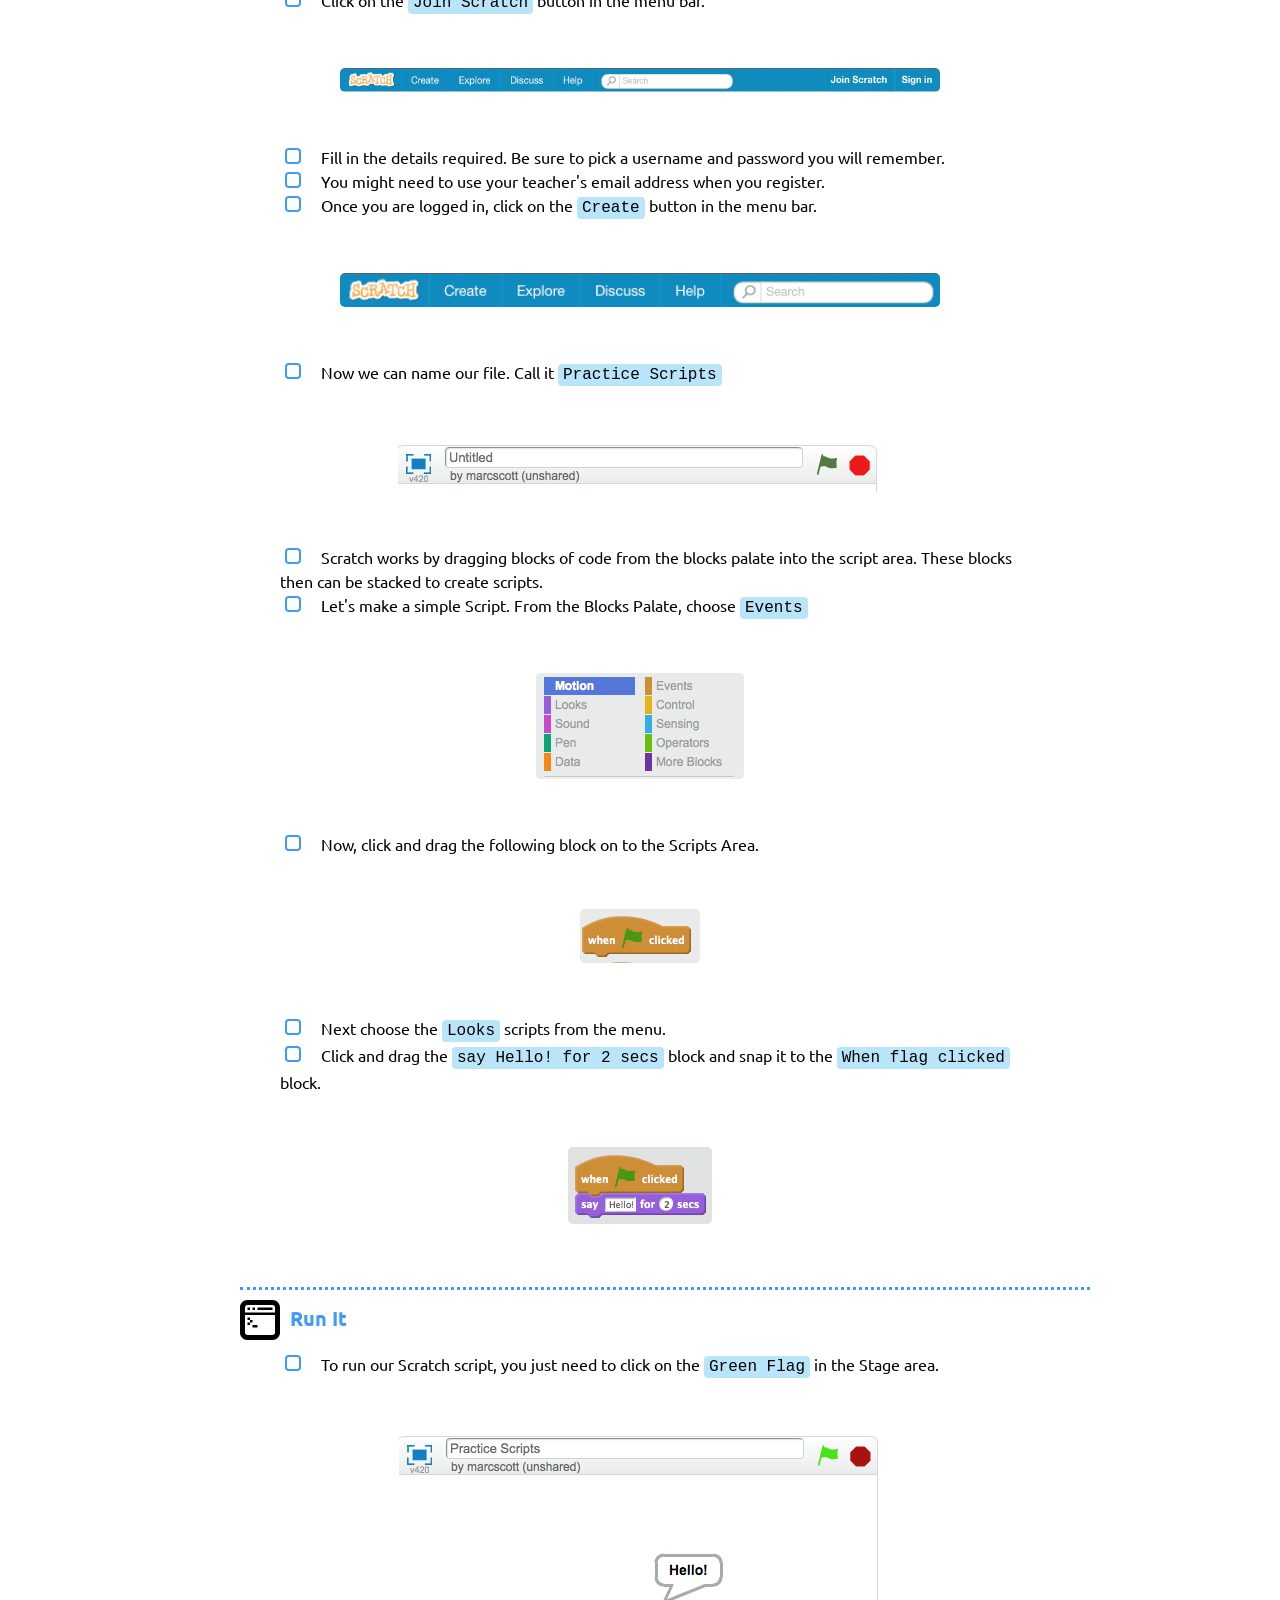
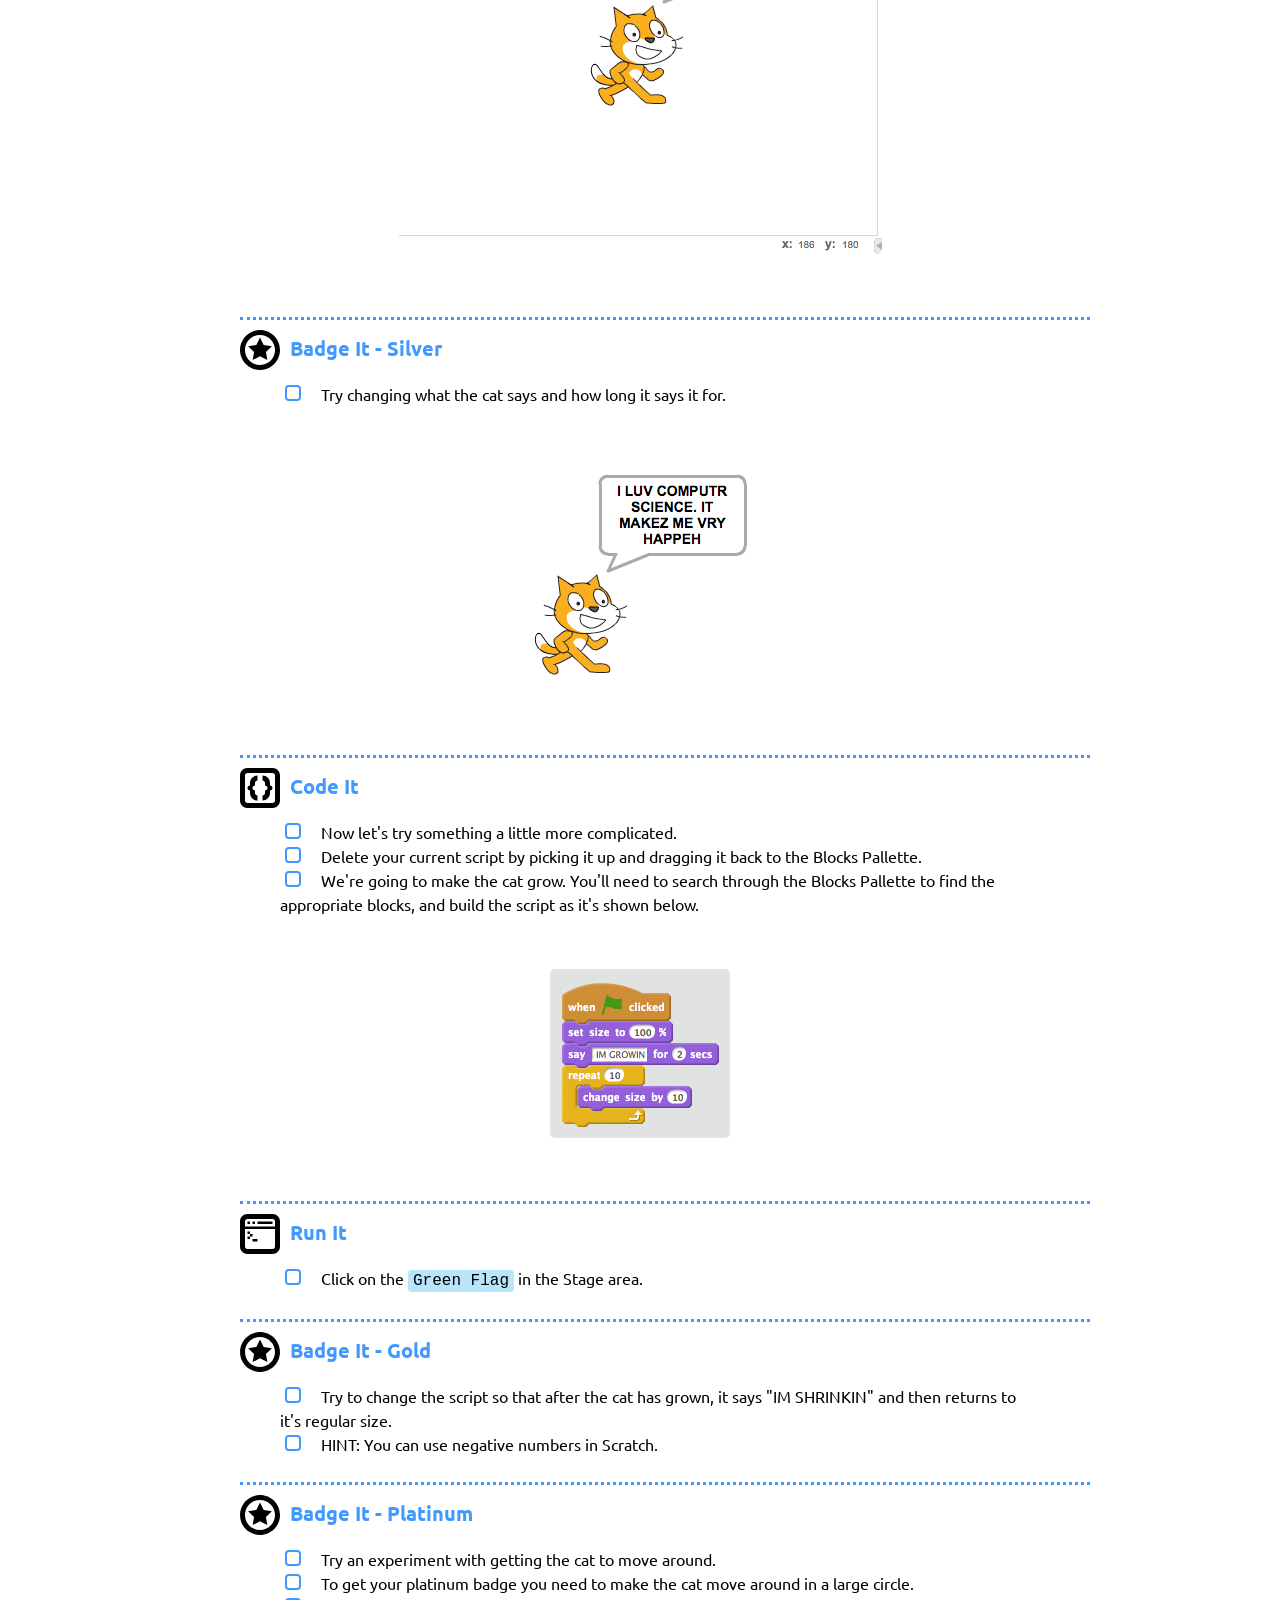
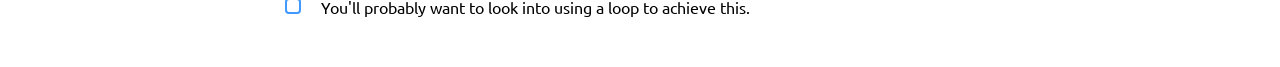
==== commit e93e39ee: "badge update" ====
--- a/pages/1_Lesson.html
+++ b/pages/1_Lesson.html
@@ -147,11 +147,11 @@
 <li><a href="#sec-1-1">Learn It</a></li>
 <li><a href="#sec-1-2">Code It</a></li>
 <li><a href="#sec-1-3">Run It</a></li>
-<li><a href="#sec-1-4">Try It</a></li>
+<li><a href="#sec-1-4">Badge It - Silver</a></li>
 <li><a href="#sec-1-5">Code It</a></li>
 <li><a href="#sec-1-6">Run It</a></li>
-<li><a href="#sec-1-7">Try It</a></li>
-<li><a href="#sec-1-8">Badge It</a></li>
+<li><a href="#sec-1-7">Badge It - Gold</a></li>
+<li><a href="#sec-1-8">Badge It - Platinum</a></li>
 </ul>
 </li>
 </ul>
@@ -206,7 +206,7 @@
 If you've used Scratch before and already have an account, then you can skip this section.
 </p>
 <ul class="org-ul">
-<li>Goto <a href="http://scratch.mit.edu/">THIS LINK to the Scratch website</a>
+<li>Goto <a href="http://scratch.mit.edu">THIS LINK to the Scratch website</a>
 </li>
 <li>Click on the <code>Join Scratch</code> button in the menu bar.
 </li>
@@ -285,8 +285,8 @@
 </div>
 </div>
 </div>
-<div id="outline-container-sec-1-4" class="outline-3 try">
-<h3 id="sec-1-4">Try It</h3>
+<div id="outline-container-sec-1-4" class="outline-3 badge">
+<h3 id="sec-1-4">Badge It - Silver</h3>
 <div class="outline-text-3" id="text-1-4">
 <ul class="org-ul">
 <li>Try changing what the cat says and how long it says it for.
@@ -326,8 +326,8 @@
 </ul>
 </div>
 </div>
-<div id="outline-container-sec-1-7" class="outline-3 try">
-<h3 id="sec-1-7">Try It</h3>
+<div id="outline-container-sec-1-7" class="outline-3 badge">
+<h3 id="sec-1-7">Badge It - Gold</h3>
 <div class="outline-text-3" id="text-1-7">
 <ul class="org-ul">
 <li>Try to change the script so that after the cat has grown, it says "IM SHRINKIN" and then returns to it's regular size.
@@ -338,14 +338,14 @@
 </div>
 </div>
 <div id="outline-container-sec-1-8" class="outline-3 badge">
-<h3 id="sec-1-8">Badge It</h3>
+<h3 id="sec-1-8">Badge It - Platinum</h3>
 <div class="outline-text-3" id="text-1-8">
 <ul class="org-ul">
-<li>To get you first Scratch Badge, you just need to build your own original script.
-</li>
-<li>Have a play around with different blocks and see what else you can make the cat do.
-</li>
-<li>Show your teacher when you are done, to be awarded your badge.
+<li>Try an experiment with getting the cat to move around.
+</li>
+<li>To get your platinum badge you need to make the cat move around in a large circle.
+</li>
+<li>You'll probably want to look into using a loop to achieve this.
 </li>
 </ul>
 </div>
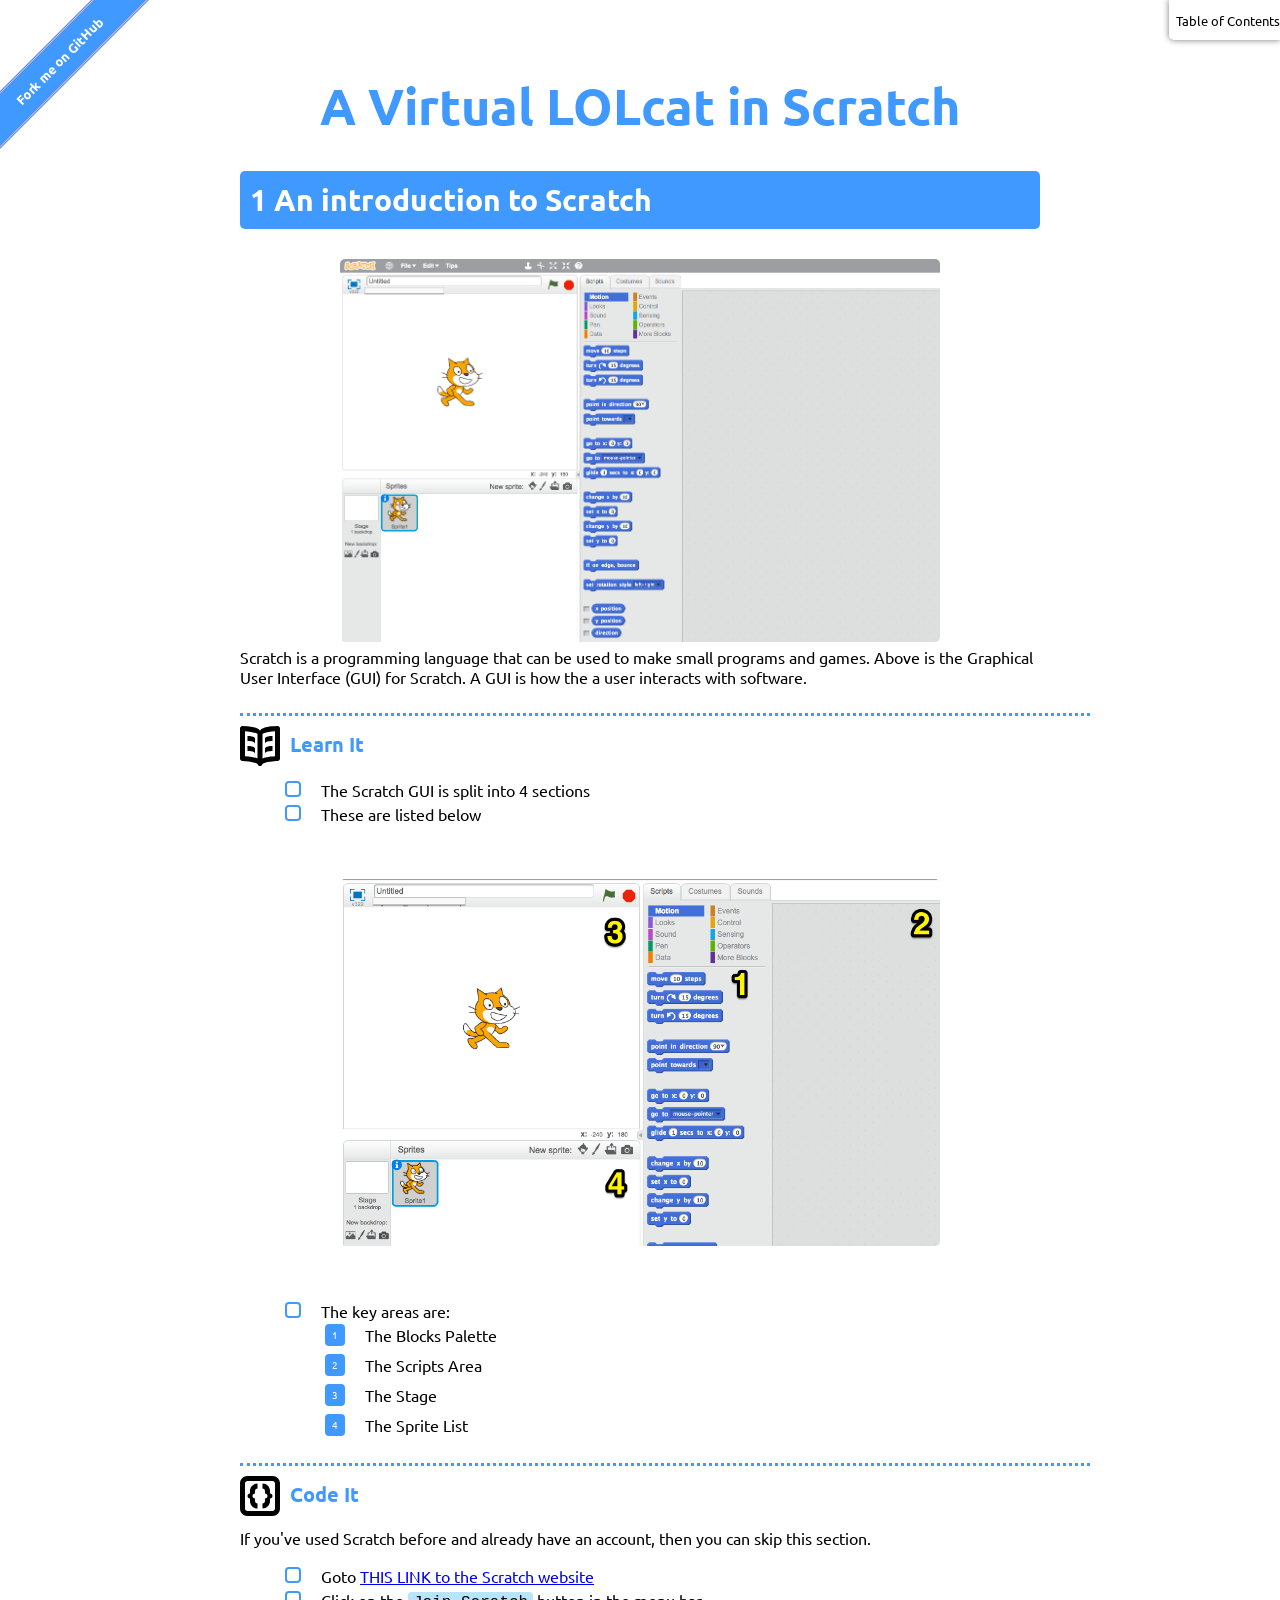
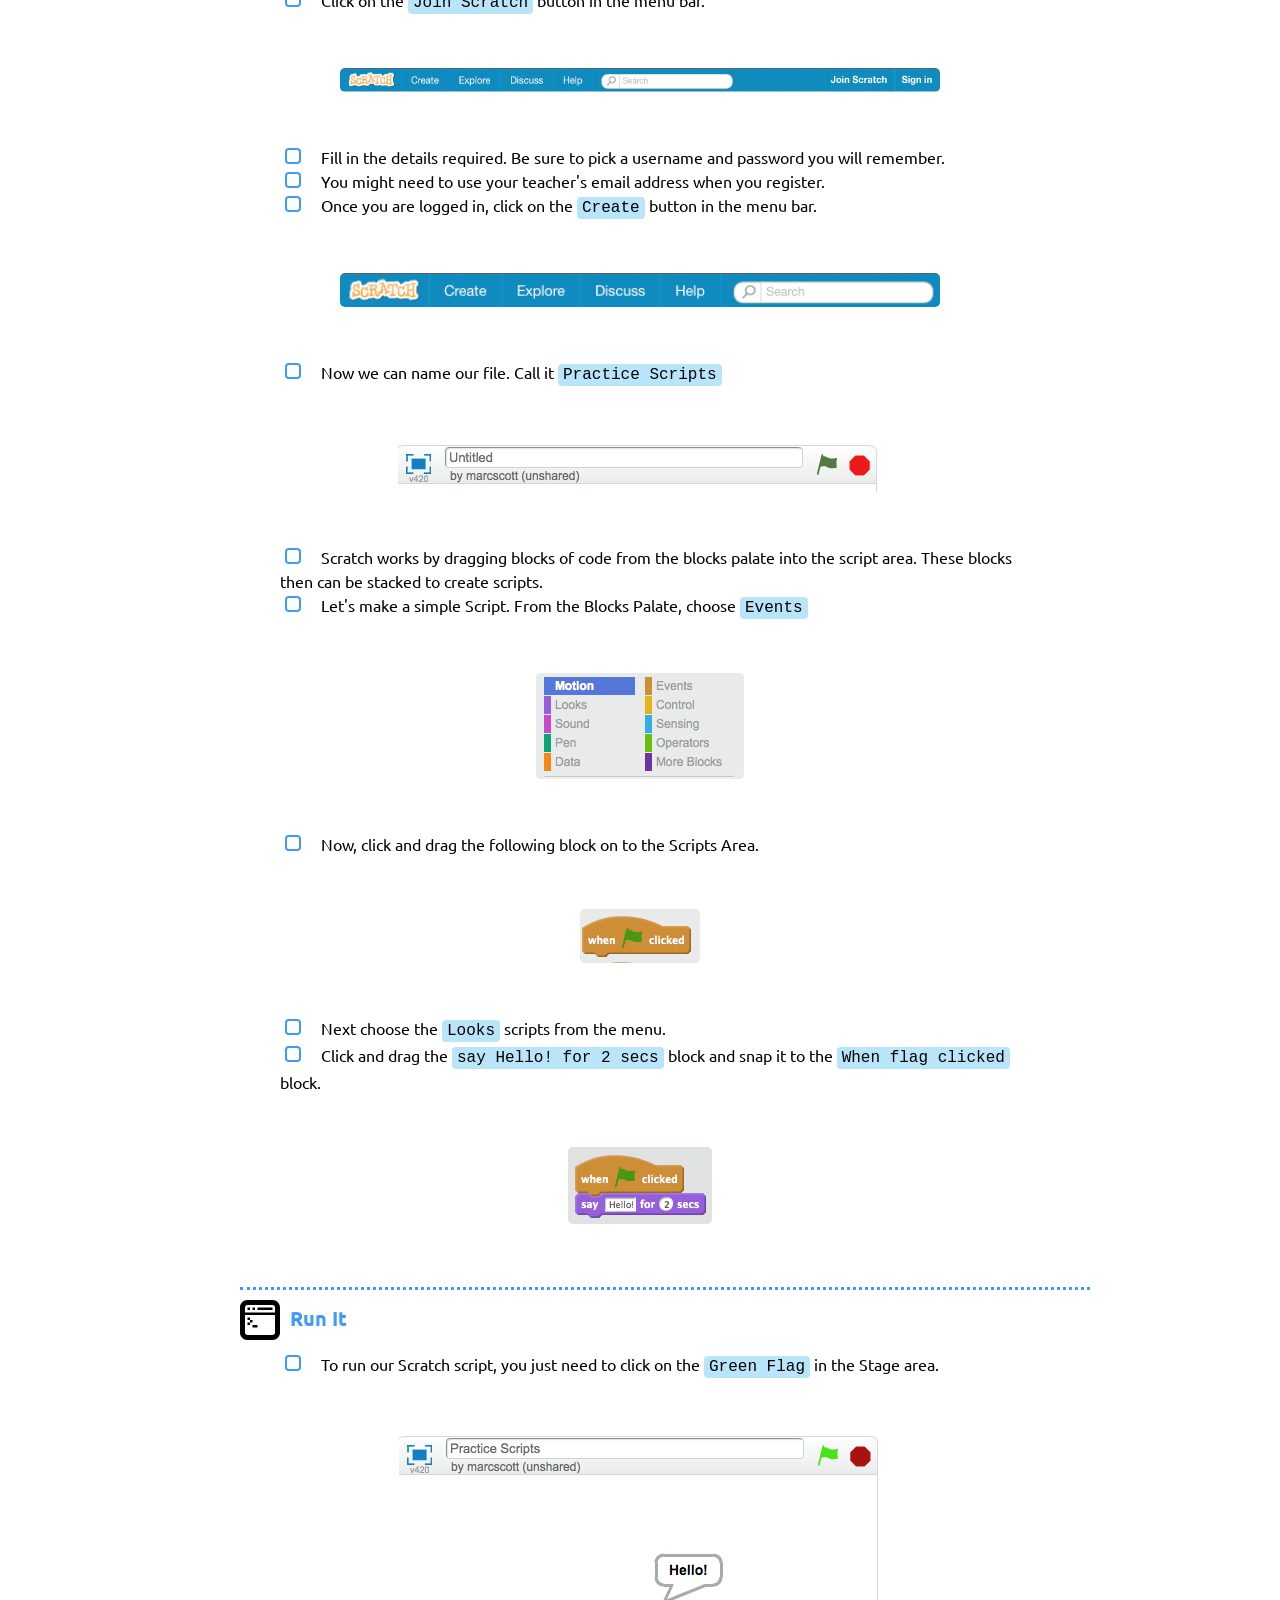
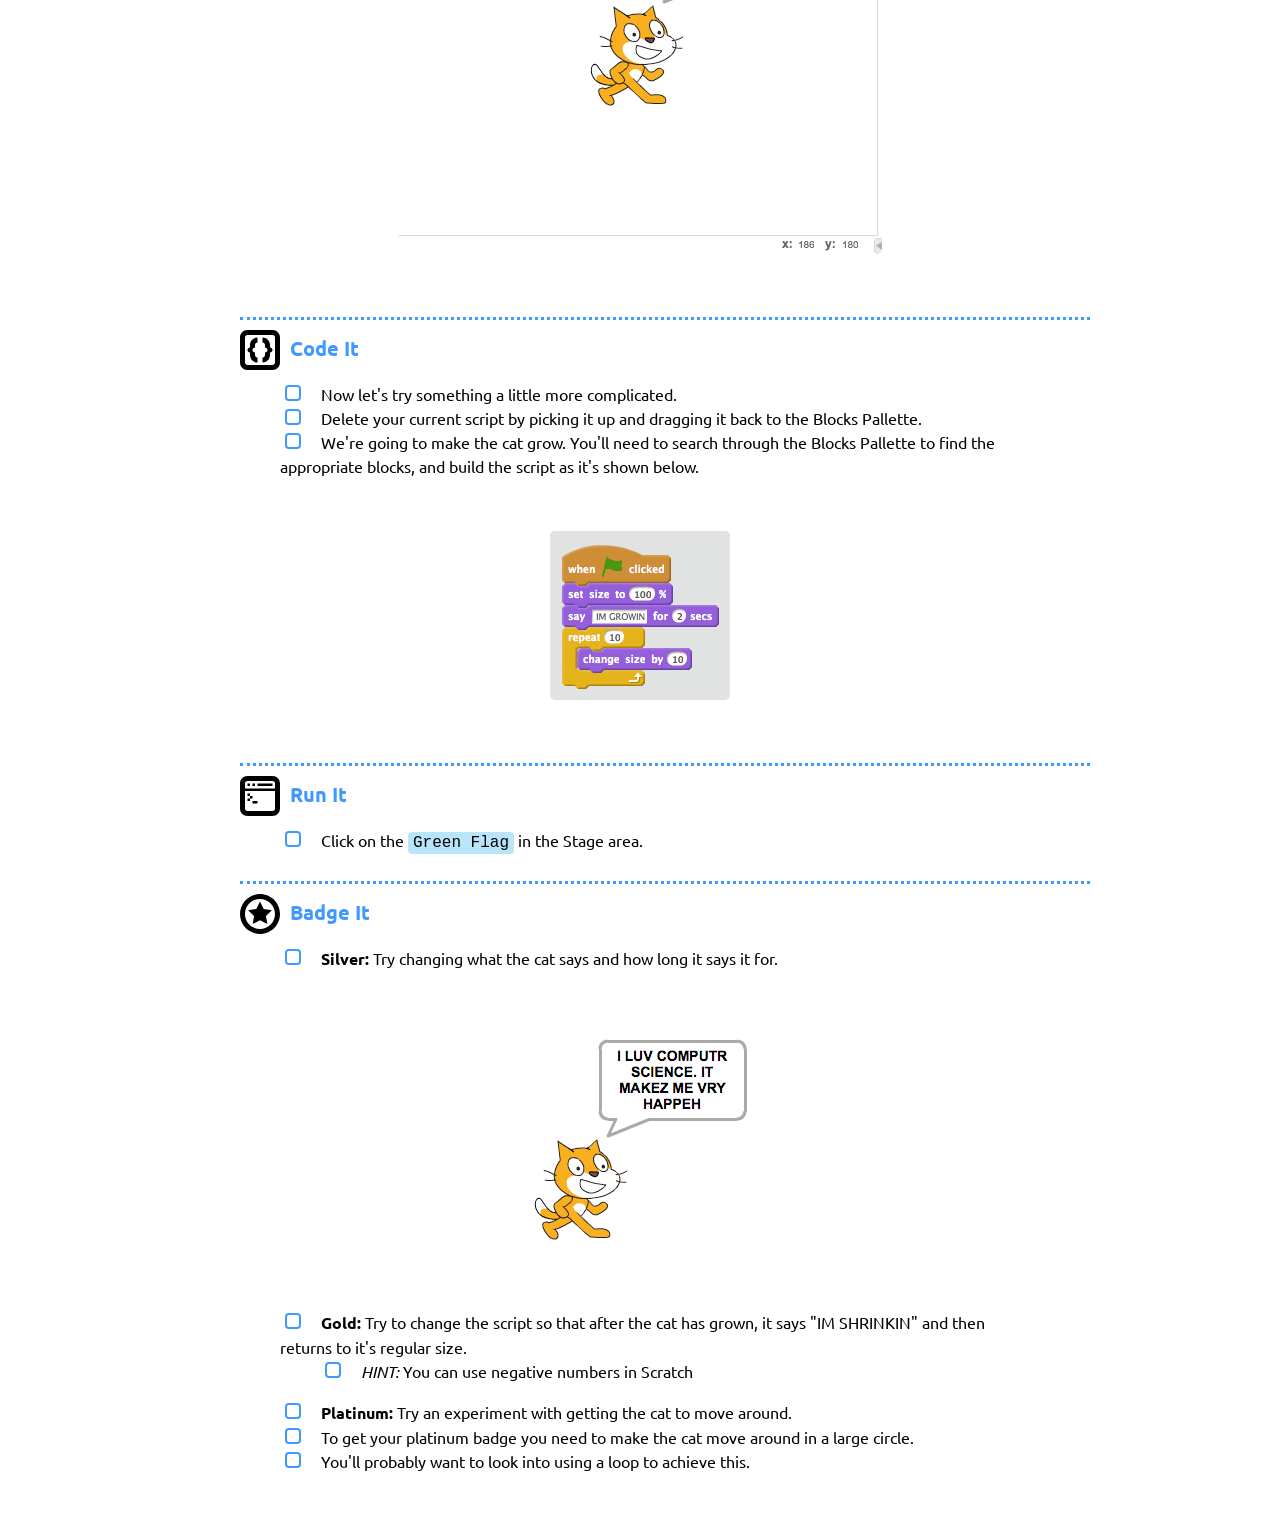
==== commit c686f1d3: "Maintenance update" ====
--- a/pages/1_Lesson.html
+++ b/pages/1_Lesson.html
@@ -147,11 +147,9 @@
 <li><a href="#sec-1-1">Learn It</a></li>
 <li><a href="#sec-1-2">Code It</a></li>
 <li><a href="#sec-1-3">Run It</a></li>
-<li><a href="#sec-1-4">Badge It - Silver</a></li>
-<li><a href="#sec-1-5">Code It</a></li>
-<li><a href="#sec-1-6">Run It</a></li>
-<li><a href="#sec-1-7">Badge It - Gold</a></li>
-<li><a href="#sec-1-8">Badge It - Platinum</a></li>
+<li><a href="#sec-1-4">Code It</a></li>
+<li><a href="#sec-1-5">Run It</a></li>
+<li><a href="#sec-1-6">Badge It</a></li>
 </ul>
 </li>
 </ul>
@@ -285,11 +283,39 @@
 </div>
 </div>
 </div>
-<div id="outline-container-sec-1-4" class="outline-3 badge">
-<h3 id="sec-1-4">Badge It - Silver</h3>
+
+<div id="outline-container-sec-1-4" class="outline-3 code">
+<h3 id="sec-1-4">Code It</h3>
 <div class="outline-text-3" id="text-1-4">
 <ul class="org-ul">
-<li>Try changing what the cat says and how long it says it for.
+<li>Now let's try something a little more complicated.
+</li>
+<li>Delete your current script by picking it up and dragging it back to the Blocks Pallette.
+</li>
+<li>We're going to make the cat grow. You'll need to search through the Blocks Pallette to find the appropriate blocks, and build the script as it's shown below.
+</li>
+</ul>
+
+<div class="figure">
+<p><img src="img/GROWIN.png" alt="GROWIN.png" />
+</p>
+</div>
+</div>
+</div>
+<div id="outline-container-sec-1-5" class="outline-3 run">
+<h3 id="sec-1-5">Run It</h3>
+<div class="outline-text-3" id="text-1-5">
+<ul class="org-ul">
+<li>Click on the <code>Green Flag</code> in the Stage area.
+</li>
+</ul>
+</div>
+</div>
+<div id="outline-container-sec-1-6" class="outline-3 badge">
+<h3 id="sec-1-6">Badge It</h3>
+<div class="outline-text-3" id="text-1-6">
+<ul class="org-ul">
+<li><b>Silver:</b> Try changing what the cat says and how long it says it for.
 </li>
 </ul>
 
@@ -297,51 +323,19 @@
 <p><img src="img/Happeh.png" alt="Happeh.png" />
 </p>
 </div>
-</div>
-</div>
-<div id="outline-container-sec-1-5" class="outline-3 code">
-<h3 id="sec-1-5">Code It</h3>
-<div class="outline-text-3" id="text-1-5">
-<ul class="org-ul">
-<li>Now let's try something a little more complicated.
-</li>
-<li>Delete your current script by picking it up and dragging it back to the Blocks Pallette.
-</li>
-<li>We're going to make the cat grow. You'll need to search through the Blocks Pallette to find the appropriate blocks, and build the script as it's shown below.
-</li>
-</ul>
-
-<div class="figure">
-<p><img src="img/GROWIN.png" alt="GROWIN.png" />
-</p>
-</div>
-</div>
-</div>
-<div id="outline-container-sec-1-6" class="outline-3 run">
-<h3 id="sec-1-6">Run It</h3>
-<div class="outline-text-3" id="text-1-6">
-<ul class="org-ul">
-<li>Click on the <code>Green Flag</code> in the Stage area.
-</li>
-</ul>
-</div>
-</div>
-<div id="outline-container-sec-1-7" class="outline-3 badge">
-<h3 id="sec-1-7">Badge It - Gold</h3>
-<div class="outline-text-3" id="text-1-7">
-<ul class="org-ul">
-<li>Try to change the script so that after the cat has grown, it says "IM SHRINKIN" and then returns to it's regular size.
-</li>
-<li>HINT: You can use negative numbers in Scratch.
-</li>
-</ul>
-</div>
-</div>
-<div id="outline-container-sec-1-8" class="outline-3 badge">
-<h3 id="sec-1-8">Badge It - Platinum</h3>
-<div class="outline-text-3" id="text-1-8">
-<ul class="org-ul">
-<li>Try an experiment with getting the cat to move around.
+
+<ul class="org-ul">
+<li><b>Gold:</b> Try to change the script so that after the cat has grown, it says "IM SHRINKIN" and then returns to it's regular size.
+<ul class="org-ul">
+<li><i>HINT:</i> You can use negative numbers in Scratch
+</li>
+</ul>
+</li>
+</ul>
+
+
+<ul class="org-ul">
+<li><b>Platinum:</b> Try an experiment with getting the cat to move around.
 </li>
 <li>To get your platinum badge you need to make the cat move around in a large circle.
 </li>
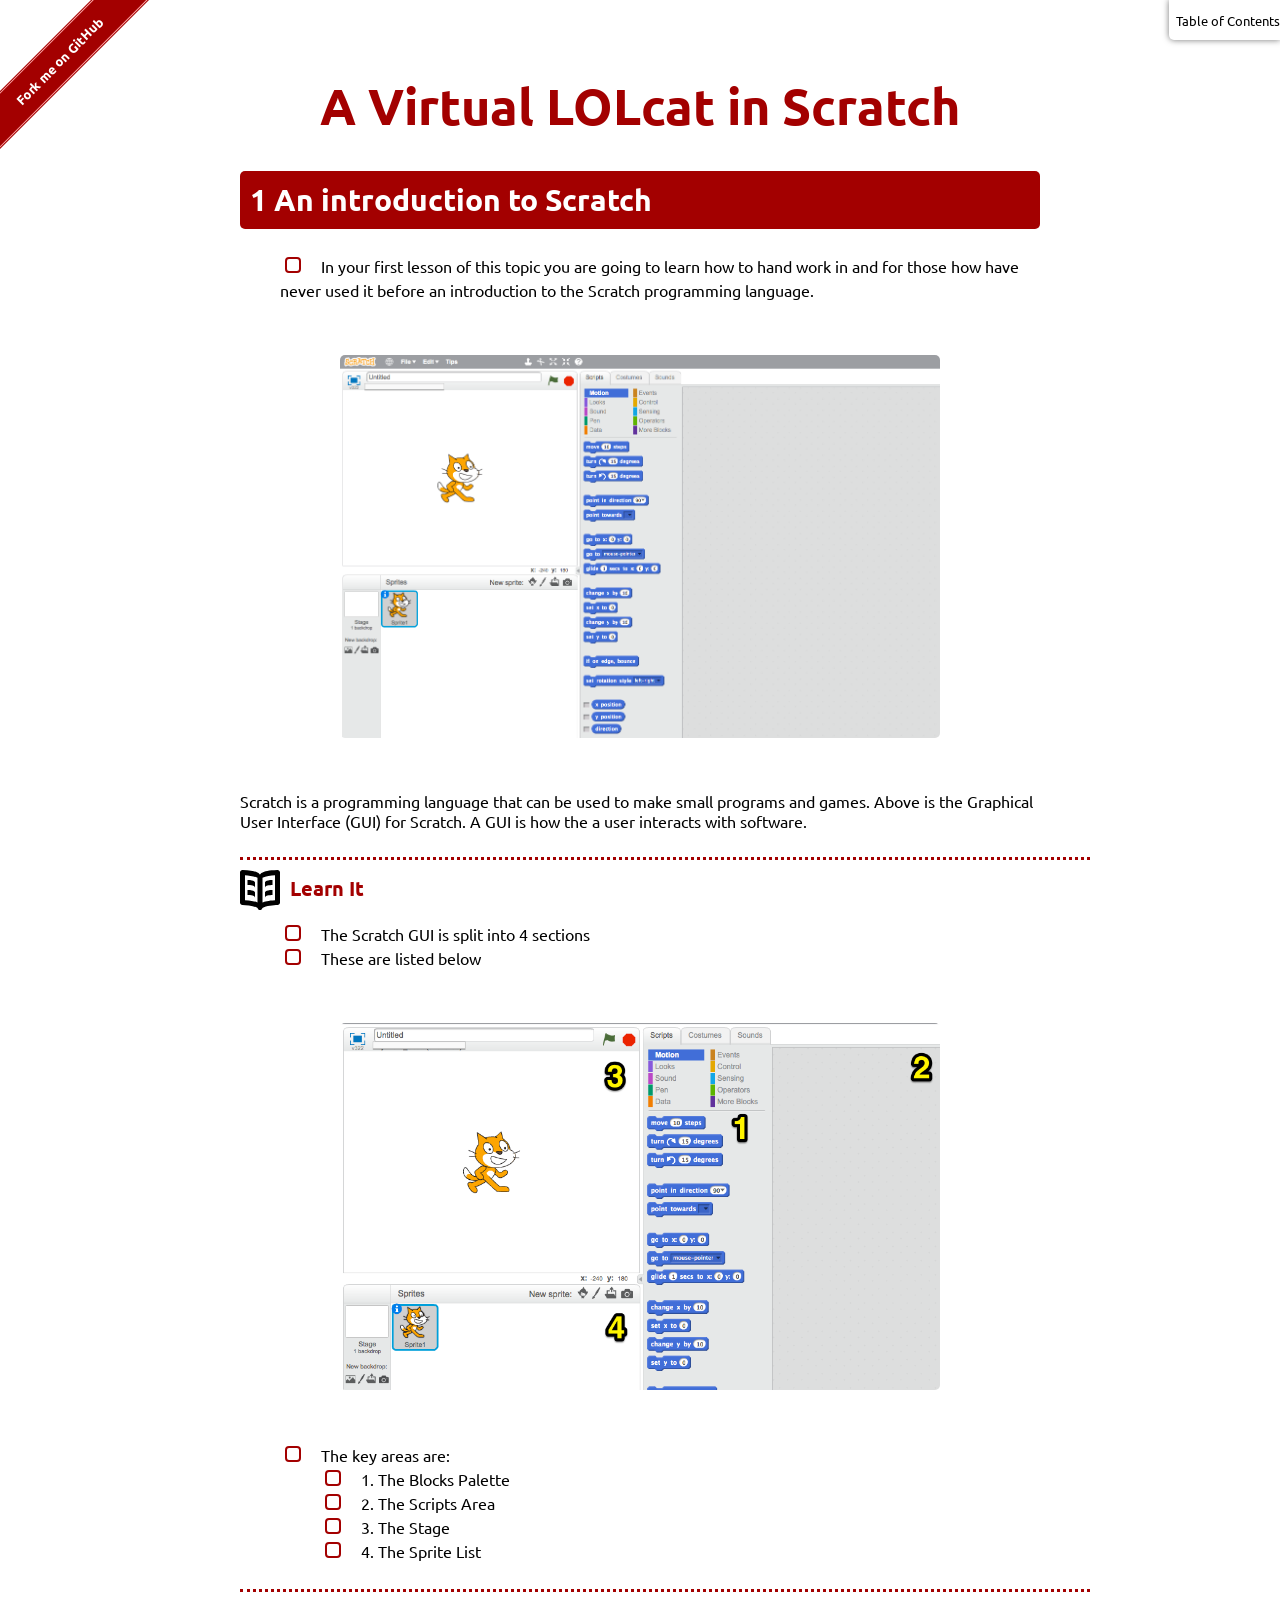
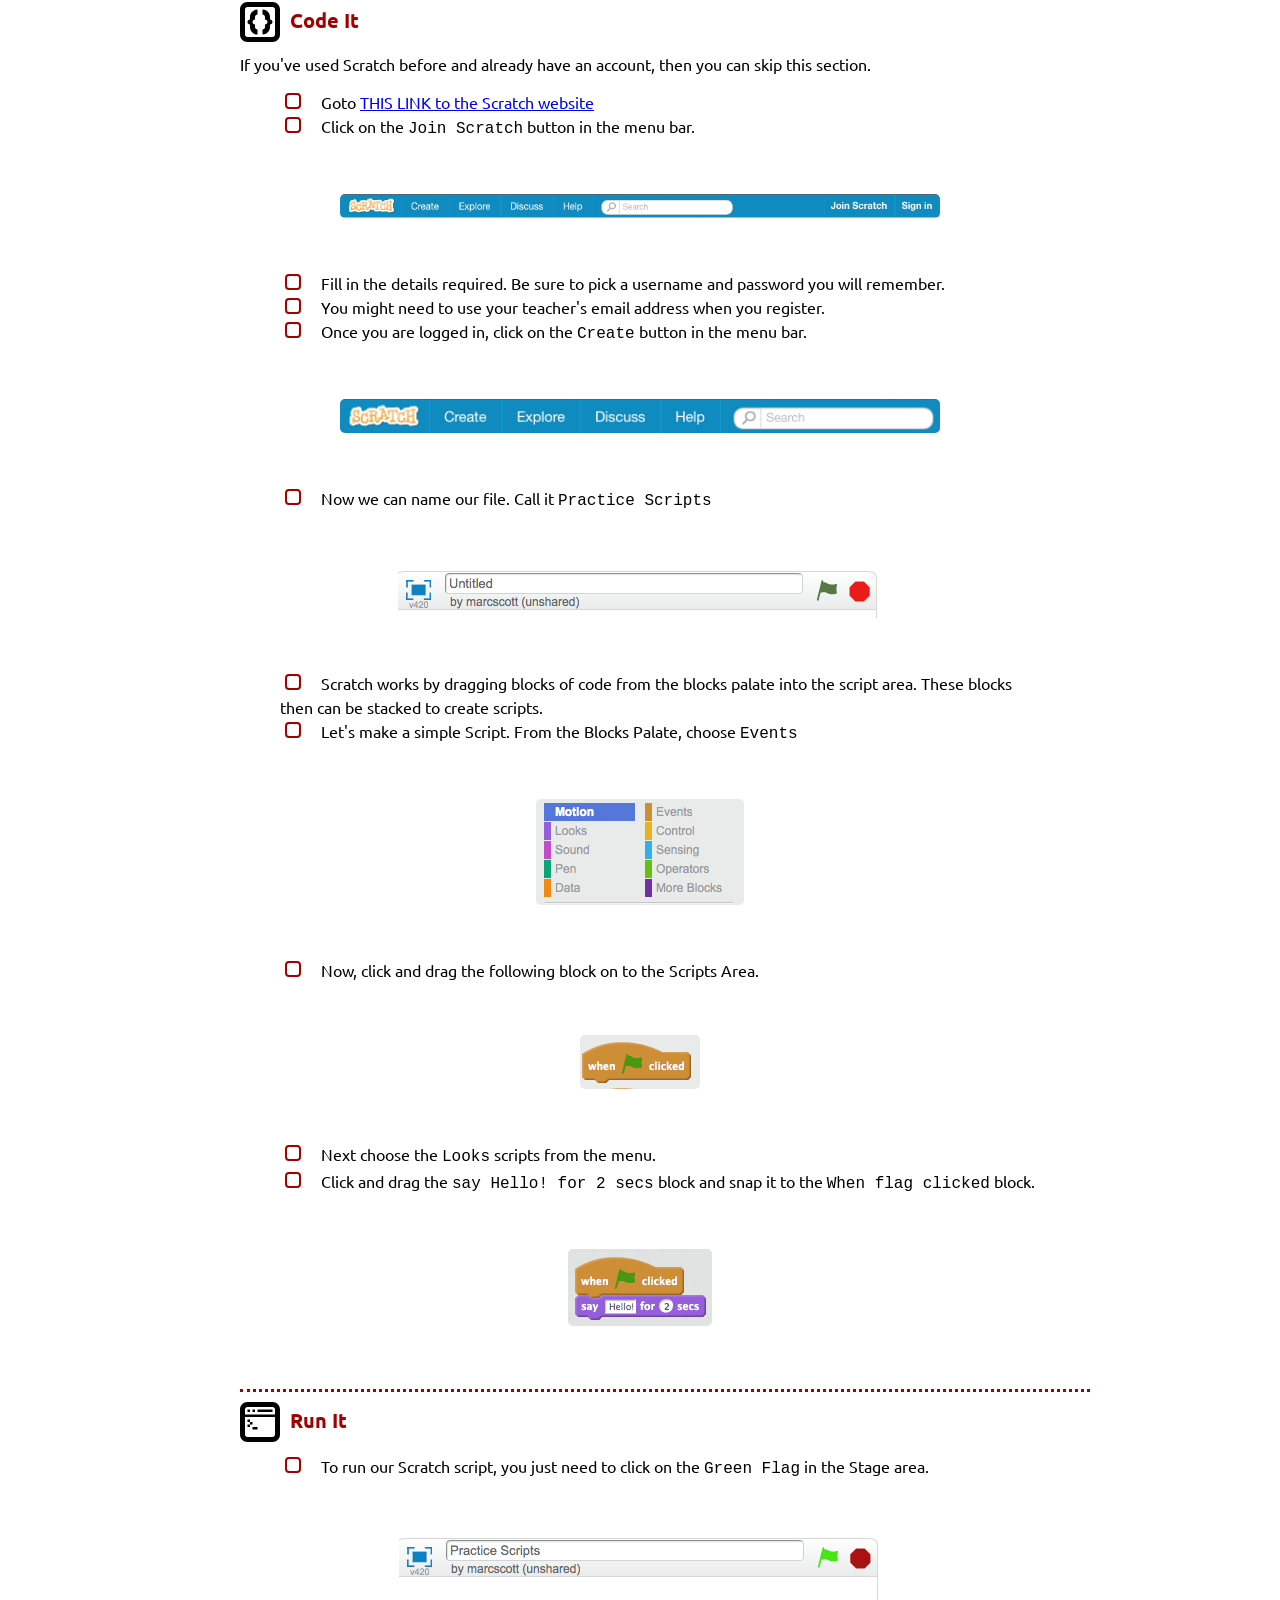
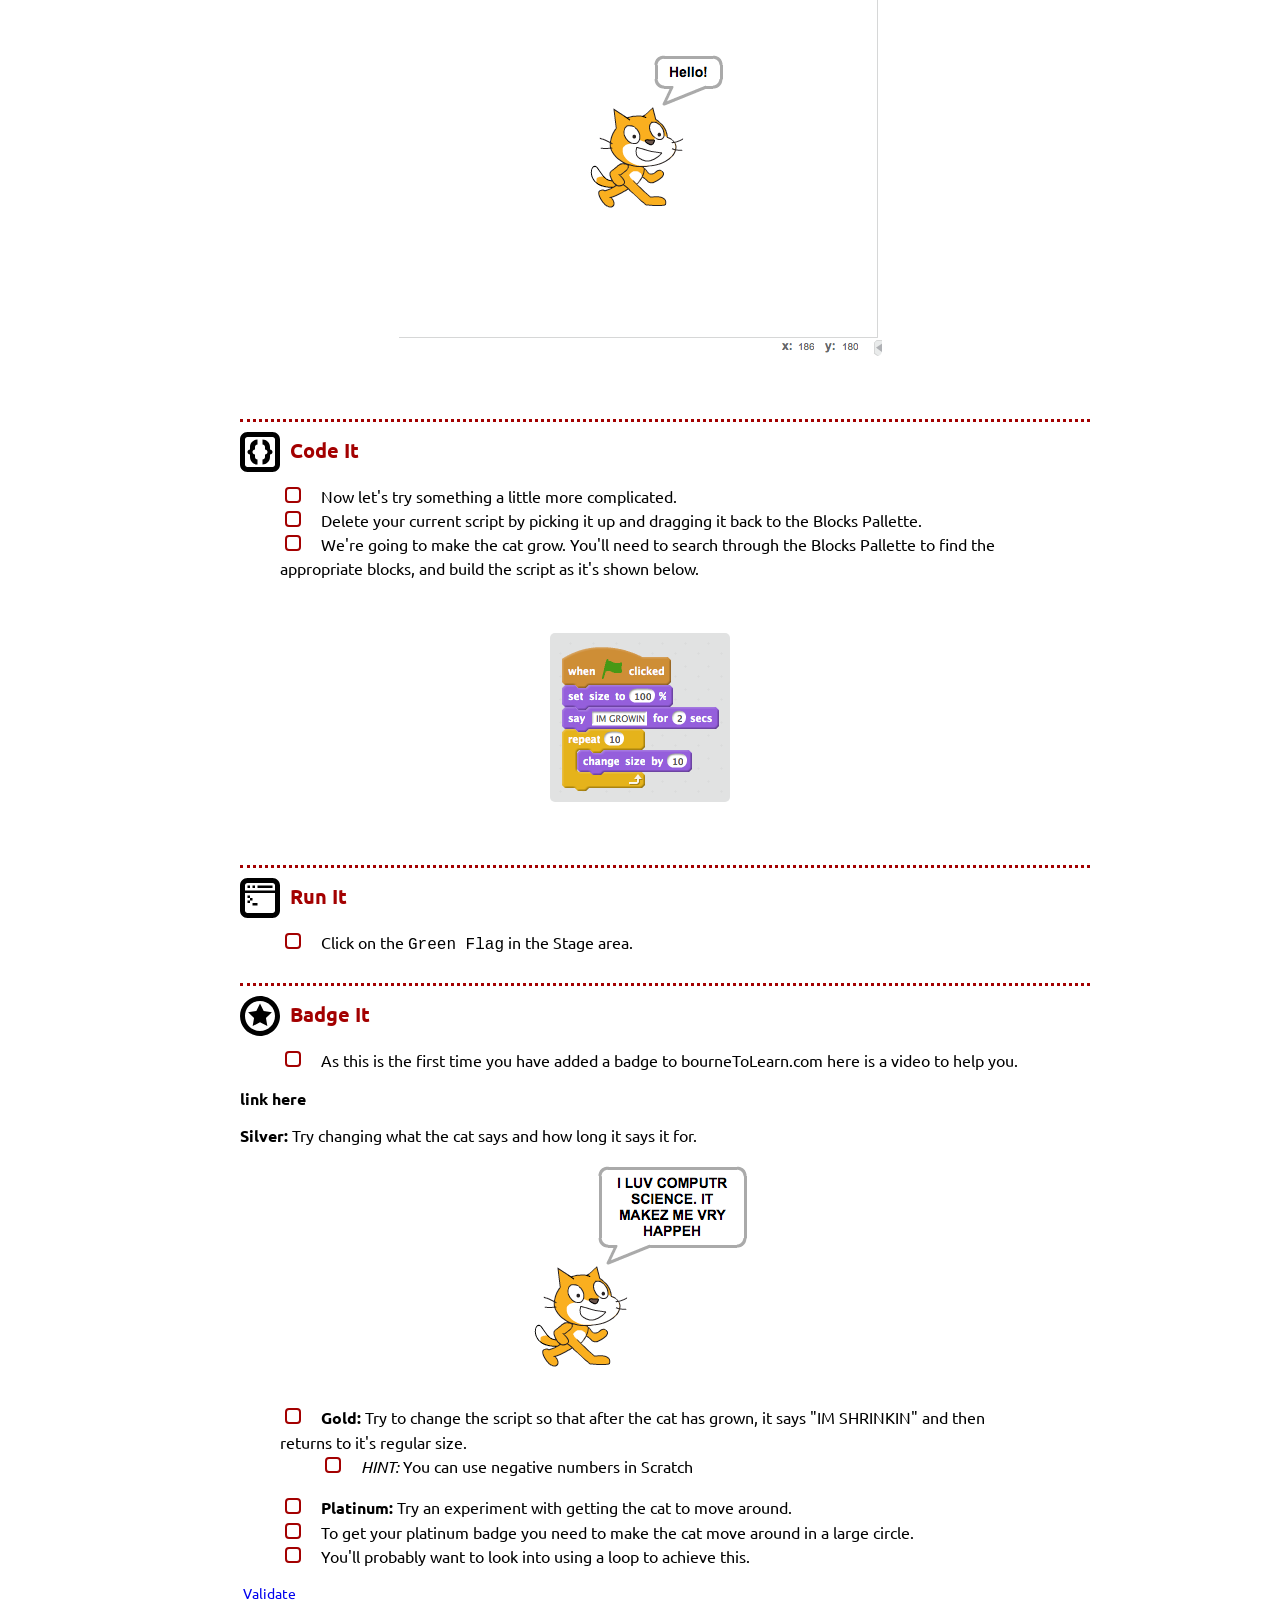
==== commit 0381105b: "Additions to the first lessons. Dont accept this until next term" ====
--- a/pages/1_Lesson.html
+++ b/pages/1_Lesson.html
@@ -162,8 +162,17 @@
 <div id="outline-container-sec-1" class="outline-2 activity">
 <h2 id="sec-1"><span class="section-number-2">1</span> An introduction to Scratch</h2>
 <div class="outline-text-2" id="text-1">
+<ul class="org-ul">
+<li>In your first lesson of this topic you are going to learn how to hand work in and for those how have never used it before an introduction to the Scratch programming language.
+</li>
+</ul>
+
+<div class="figure">
+<p><img src="img/GUI.png" alt="GUI.png" />
+</p>
+</div>
+
 <p>
-<img src="img/GUI.png" alt="GUI.png" />
 Scratch is a programming language that can be used to make small programs and games. Above is the Graphical User Interface (GUI) for Scratch. A GUI is how the a user interacts with software.
 </p>
 </div>
@@ -183,16 +192,16 @@
 </div>
 <ul class="org-ul">
 <li>The key areas are:
-<ol class="org-ol">
-<li>The Blocks Palette
-</li>
-<li>The Scripts Area
-</li>
-<li>The Stage
-</li>
-<li>The Sprite List
-</li>
-</ol>
+<ul class="org-ul">
+<li>1. The Blocks Palette
+</li>
+<li>2. The Scripts Area
+</li>
+<li>3. The Stage
+</li>
+<li>4. The Sprite List
+</li>
+</ul>
 </li>
 </ul>
 </div>
@@ -315,14 +324,18 @@
 <h3 id="sec-1-6">Badge It</h3>
 <div class="outline-text-3" id="text-1-6">
 <ul class="org-ul">
-<li><b>Silver:</b> Try changing what the cat says and how long it says it for.
-</li>
-</ul>
-
-<div class="figure">
-<p><img src="img/Happeh.png" alt="Happeh.png" />
-</p>
-</div>
+<li>As this is the first time you have added a badge to bourneToLearn.com here is a video to help you.
+</li>
+</ul>
+<p>
+<b>link here</b>
+</p>
+
+
+<p>
+<b>Silver:</b> Try changing what the cat says and how long it says it for.
+<img src="img/Happeh.png" alt="Happeh.png" />
+</p>
 
 <ul class="org-ul">
 <li><b>Gold:</b> Try to change the script so that after the cat has grown, it says "IM SHRINKIN" and then returns to it's regular size.
@@ -347,7 +360,7 @@
 </div>
 </div>
 <div id="postamble" class="status">
-<p class="validation"></p>
+<p class="validation"><a href="http://validator.w3.org/check?uri=referer">Validate</a></p>
 </div>
 </body>
 </html>
--- a/pages/css/styles.css
+++ b/pages/css/styles.css
@@ -1,6 +1,6 @@
 /*GitHub Ribbon*/
 .ribbon {
-  background-color: #4099ff;
+  background-color: #A30000;
   overflow: hidden;
   white-space: nowrap;
   position: absolute;
@@ -42,8 +42,7 @@
   margin: 20px auto;
   clear: both;
 }
-p code,
-li code {
+p code {
   border-radius: 4px 4px 4px 4px;
   background: #B9E5FA;
   padding: 2px 5px;
@@ -111,7 +110,7 @@
 /* CSS For Lesson*/
 .link-heading {
   font-size: 15px;
-  background: #4099ff;
+  background: #A30000;
   margin-top: 10px;
   padding: 10px 10px;
   border-radius: 3px;
@@ -126,18 +125,18 @@
   color: #808080;
 }
 .link-heading a:link {
-  color: #ffffff;
+  color: #FFFFFF;
 }
 h1 {
   font-size: 50px;
-  color: #4099ff;
+  color: #A30000;
   margin-left: auto;
   margin-right: auto;
 }
 .activity h2 {
   font-size: 30px;
   color: #FFF;
-  background: #4099ff;
+  background: #A30000;
   margin-top: 30px;
   padding: 10px 10px;
   border-radius: 5px;
@@ -196,7 +195,7 @@
   background-image: url(icons/Save.svg);
 }
 h3 {
-  color: #4099ff;
+  color: #A30000;
   background-position: 0px 10px;
   background-size: 40px 40px;
   background-repeat: no-repeat;
@@ -208,10 +207,10 @@
   font-size: 20px;
   float: left;
   width: 100%;
-  border-top: 3px dotted #4099ff;
+  border-top: 3px dotted #A30000;
 }
 /*CSS FOR LISTS*/
-ul li:before {
+li:before {
   clear: none;
   font-size: 16px;
   line-height: 24px;
@@ -220,72 +219,12 @@
   margin-left: 5px;
   content: " ";
   border-radius: 4px;
-  border: 2px solid #4099ff;
+  border: 2px solid #A30000;
   padding: 6px 6px;
   margin-right: 20px;
   float: left;
 }
-.org-ol {
-  list-style-type: none;
-  list-style-type: decimal !ie;
-  /*IE 7- hack*/
-  counter-reset: li-counter;
-}
-.org-ol > li {
-  position: relative;
-  margin-bottom: 6px;
-}
-.org-ol > li:before {
-  clear: none;
-  color: white;
-  background-color: #4099ff;
-  font-size: 10px;
-  line-height: 12px;
-  margin: 1px;
-  list-style-position: outside;
-  margin-left: 5px;
-  content: " ";
-  border-radius: 4px;
-  /* border: 3px solid @scheme-color;*/
-  padding: 3px 5px 3px 5px;
-  margin-right: 20px;
-  float: left;
-  content: counter(li-counter);
-  counter-increment: li-counter;
-}
 ul {
   list-style-type: none;
   line-height: 24px;
 }
-
-blockquote {
-font-family: Georgia, serif;
-font-size: 18px;
-font-style: italic;
-width: 500px;
-margin: 0.25em 0;
-padding: 0.25em 40px;
-line-height: 1.45;
-position: relative;
-color: #383838;
-}
-
-blockquote:before {
-display: block;
-content: "\201C";
-font-size: 80px;
-position: absolute;
-left: -20px;
-top: -20px;
-color: #7a7a7a;
-}
-blockquote cite {
-color: #999999;
-font-size: 14px;
-display: block;
-margin-top: 5px;
-}
- 
-blockquote cite:before {
-content: "\2014 \2009";
-}
